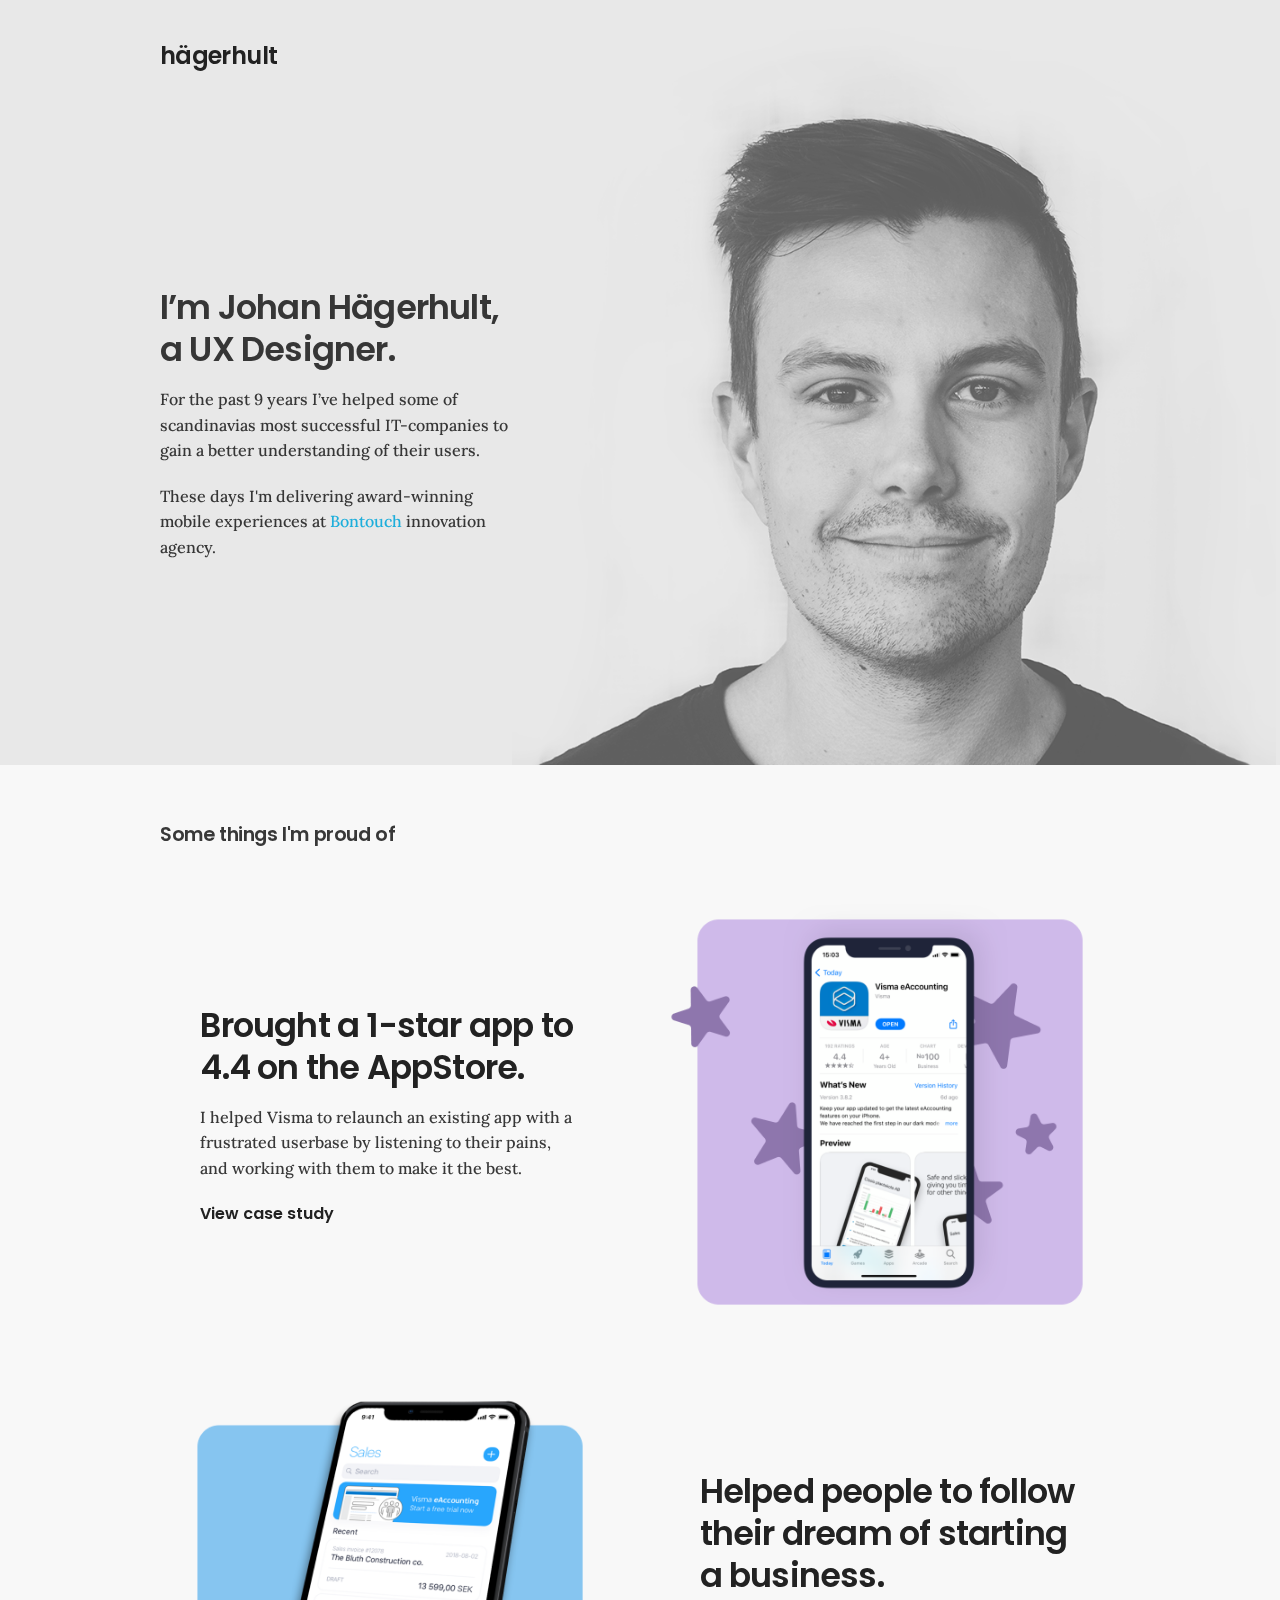
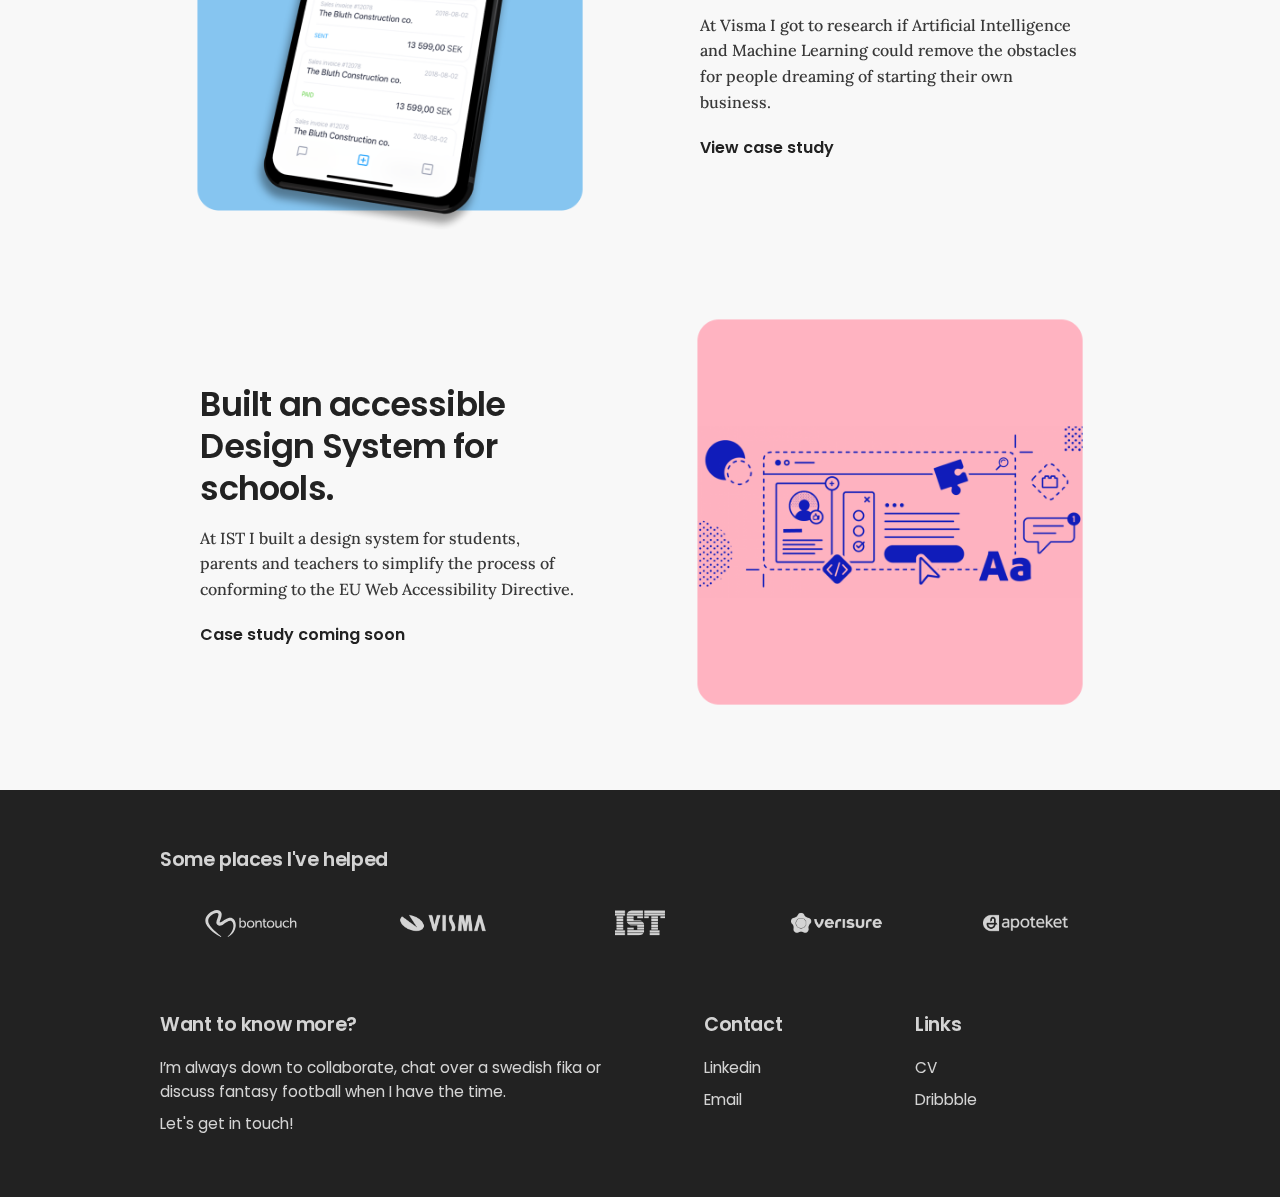
==== index.html @ 8fafd20d "Add files via upload" ====
<!DOCTYPE html>
<html lang="en">
<head>

  <meta charset="utf-8">
  <title>Hagerhult UX</title>
  <meta name="description" content="UX Design portfolio of Johan Hägerhult.">
  <meta name="author" content="Johan Hägerhult">
  <meta name="viewport" content="width=device-width, initial-scale=1">

  <link rel="preconnect" href="https://fonts.googleapis.com">
  <link rel="preconnect" href="https://fonts.gstatic.com" crossorigin>
  <link href="https://fonts.googleapis.com/css2?family=Poppins:wght@300;400;500;600;700;900&display=swap" rel="stylesheet">
  <link href="https://fonts.googleapis.com/css2?family=Lora:wght@400;500;600&display=swap" rel="stylesheet">

  <link rel="stylesheet" href="css/normalize.css">
  <link rel="stylesheet" href="css/skeleton.css">
  <link rel="stylesheet" href="css/hagerhult.css">

  <link rel="icon" type="image/png" href="images/favicon.ico">

</head>
<body>
  <div class="jumbotron">
    <div class="portrait">
    </div>
    <div class="container">
      <header>
        <div class="row">
          <div class="twelve columns">
            <h4><a href="index.html" alt="home">hägerhult</a></h4>
          </div>
        </div>
      </header>
      <div class="row">
          <div class="six columns pitch">
            <div class="flex">
              <h2>I’m Johan Hägerhult, a UX Designer.</h2>
              <p> For the past 9 years I’ve helped some of scandinavias most successful IT-companies to gain a better understanding of their users.</p>
              <p>These days I'm delivering award-winning mobile experiences at <a href="https://www.bontouch.com" alt="open bontouch website">Bontouch</a> innovation agency.</p>
            </div>
          </div>
          <div class="six columns">

          </div>
      </div>
    </div>
  </div>

  <section class="work">
    <div class="container">
      <div class="row">
        <div class="twelve columns">
          <h5>Some things I'm proud of</h5>
        </div>
      </div>
    </div>
  </section>

  <section class="work appstore">
      <div class="container">
        <a href="under_construction.html" alt="view appstore case study">
          <article>
            <div class="row">
              <div class="six columns">
                <div class="flex">
                  <h2>Brought a 1-star app to 4.4 on the AppStore.</h2>
                  <p>I helped Visma to relaunch an existing app with a frustrated userbase by listening to their pains, and working with them to make it the best.</p>
                  <span>View case study</span>
                </div>
              </div>
              <div class="six columns">
                <div class="flex">
                  <img src="images/appstore.png" alt="screenshot from the appstore">
                </div>
              </div>
            </div>
          </article>
        </a>
      </div>
  </section>

  <section class="work startup">
    <div class="container">
      <a href="under_construction.html" alt="view startup case study">
        <article>
          <div class="row">
            <div class="six columns u-pull-right">
              <div class="flex">
                <h2>Helped people to follow their dream of starting a business.</h2>
                <p>At Visma I got to research if Artificial Intelligence and Machine Learning could remove the obstacles for people dreaming of starting their own business.</p>
                <span>View case study</span>
              </div>
            </div>
            <div class="six columns">
              <div class="flex">
                <img src="images/startup.png" alt="accounting app overview screenshot">
              </div>
            </div>
          </div>
        </article>
      </a>
    </div>
  </section>

  <section class="work designsystem">
    <div class="container">
      <a alt="case study coming soon">
        <article>
          <div class="row">
            <div class="six columns">
              <div class="flex">
                <h2>Built an accessible Design System for schools.</h2>
                <p>At IST I built a design system for students, parents and teachers to simplify the process of conforming to the EU Web Accessibility Directive.</p>
                <span>Case study coming soon</span>
              </div>
            </div>
            <div class="six columns">
              <div class="flex">
                <img src="images/designsystem.png" alt="illustration of shapes and fonts">
              </div>
            </div>
          </div>
        </article>
      </a>
    </div>
  </section>

  <section class="experience">
    <div class="container">
      <div class="row">
        <div class="twelve columns">
          <h5>Some places I've helped</h5>
        </div>
      </div>
      <div class="row">
        <div class="five columns">
          <svg id="bontouch" alt="Bontouch Enterprise" viewBox="0 0 150 32" width="34%" height="34%">
            <title>bontouch_logo</title>
            <path d="M26.583 31.48c-0.359-0.48 0.998-1.16 2.594-3.040 0.798-0.96 1.716-2.16 2.475-3.72 0.758-1.52 1.437-3.4 1.517-5.48 0.12-2.52-0.399-4.84-2.115-6.080-2.235-1.6-6.666 1.64-9.5 3.6-0.679 0.48-2.834 2-4.87 1.76-2.235-0.32-3.273-2-3.433-3.36-0.319-3.040 3.512-8.6 2.275-10.76-0.479-0.8-1.916-0.84-3.632-0.36-2.195 0.64-5.189 2.48-6.985 4.92-1.916 2.64-1.038 5.56-0.599 6.68 0.918 2.2 2.435 4.12 3.912 5.76 3.034 3.28 5.987 5.56 7.903 7.24 1.996 1.64 3.273 2.36 2.914 2.84-0.319 0.48-1.477-0.36-3.752-1.64-2.235-1.32-5.468-3.32-8.981-6.56-1.716-1.64-3.513-3.6-4.87-6.4-0.599-1.28-2.315-5.56 0.599-9.84 0.998-1.48 2.235-2.72 3.632-3.8 1.437-1.040 7.384-4.96 11.575-2.32 1.397 0.92 1.876 2.4 2.036 3.040 0.838 3.88-1.716 7.76-2.155 10.12-0.080 0.52 0.239 0.92 0.998 0.48 1.716-0.92 4.151-2.52 5.548-3.32 4.51-2.56 7.584-2.68 10.098-0.040 0.559 0.52 2.674 3.36 2.036 8.28-0.359 2.56-1.277 4.52-2.355 6.28-1.038 1.64-2.235 2.84-3.273 3.72-2.076 1.72-3.353 2.36-3.592 2z"></path>
            <path d="M40.154 9.8c0-0.36 0.2-0.56 0.519-0.56h0.519c0.359 0 0.519 0.16 0.519 0.56v3.36c0 0.4-0.040 0.72-0.040 0.72h0.040c0 0 0.718-1.52 2.714-1.52 2.195 0 3.592 1.76 3.592 4.32 0 2.64-1.597 4.36-3.752 4.36-1.956 0-2.634-1.56-2.634-1.56h-0.040c0 0 0.040 0.2 0.040 0.48v0.4c0 0.28-0.2 0.48-0.559 0.48h-0.399c-0.359 0-0.519-0.16-0.519-0.52v-10.52zM43.986 19.64c1.317 0 2.395-1.080 2.395-2.96 0-1.8-0.958-2.96-2.315-2.96-1.237 0-2.395 0.88-2.395 2.96 0 1.52 0.758 2.96 2.315 2.96z"></path>
            <path d="M53.326 12.36c2.475 0 4.47 1.8 4.47 4.32s-1.996 4.36-4.47 4.36c-2.475 0-4.431-1.84-4.431-4.36s1.956-4.32 4.431-4.32zM53.326 19.64c1.557 0 2.834-1.24 2.834-2.96s-1.277-2.96-2.834-2.96c-1.557 0-2.834 1.24-2.834 2.96s1.277 2.96 2.834 2.96z"></path>
            <path d="M58.834 13.080c0-0.36 0.2-0.52 0.519-0.52h0.439c0.359 0 0.519 0.16 0.519 0.52v0.72c0 0.24-0.040 0.48-0.040 0.48h0.040c0.319-0.72 1.317-1.96 3.153-1.96 1.956 0 2.834 1.080 2.834 3.16v4.76c0 0.36-0.16 0.52-0.519 0.52h-0.519c-0.359 0-0.519-0.2-0.519-0.52v-4.4c0-1.16-0.24-2.080-1.557-2.080-1.597 0-2.754 1.36-2.754 3.040v3.4c0 0.36-0.16 0.52-0.519 0.52h-0.519c-0.359 0-0.519-0.2-0.519-0.52v-7.12h-0.040z"></path>
            <path d="M68.174 13.92h-0.559c-0.359 0-0.519-0.2-0.519-0.52v-0.2c0-0.36 0.2-0.52 0.519-0.52h0.599v-1.88c0-0.36 0.2-0.56 0.519-0.56h0.479c0.359 0 0.519 0.2 0.519 0.56v1.8h1.437c0.359 0 0.519 0.2 0.519 0.52v0.2c0 0.36-0.16 0.52-0.519 0.52h-1.437v3.76c0 1.56 0.958 1.8 1.557 1.88 0.439 0.040 0.559 0.16 0.559 0.56v0.36c0 0.36-0.2 0.52-0.639 0.52-1.636 0-3.073-0.96-3.073-3.040v-3.96h0.040z"></path>
            <path d="M76.636 12.36c2.475 0 4.47 1.8 4.47 4.32s-1.996 4.36-4.47 4.36c-2.475 0-4.431-1.84-4.431-4.36-0.040-2.52 1.956-4.32 4.431-4.32zM76.636 19.64c1.557 0 2.834-1.24 2.834-2.96s-1.277-2.96-2.834-2.96c-1.557 0-2.834 1.24-2.834 2.96-0.040 1.72 1.277 2.96 2.834 2.96z"></path>
            <path d="M82.144 13.080c0-0.36 0.16-0.52 0.519-0.52h0.519c0.359 0 0.519 0.16 0.519 0.52v4.4c0 1.16 0.24 2.080 1.557 2.080 1.716 0 2.674-1.48 2.674-3.12v-3.32c0-0.36 0.2-0.52 0.559-0.52h0.519c0.359 0 0.519 0.16 0.519 0.52v7.2c0 0.36-0.2 0.52-0.519 0.52h-0.439c-0.359 0-0.519-0.2-0.519-0.52v-0.72c0-0.24 0.040-0.48 0.040-0.48h-0.040c-0.359 0.8-1.437 1.96-3.073 1.96-1.876 0-2.794-1-2.794-3.16v-4.84h-0.040z"></path>
            <path d="M95.117 12.36c1.397 0 2.275 0.52 2.714 0.88 0.279 0.16 0.279 0.44 0.080 0.72l-0.16 0.24c-0.2 0.28-0.439 0.32-0.718 0.12-0.359-0.24-0.998-0.64-1.836-0.64-1.676 0-2.874 1.24-2.874 2.96 0 1.68 1.197 2.96 2.914 2.96 0.998 0 1.716-0.44 2.115-0.76 0.279-0.2 0.559-0.16 0.718 0.16l0.12 0.24c0.16 0.28 0.12 0.52-0.16 0.72-0.439 0.36-1.437 1-2.954 1-2.594 0-4.391-1.84-4.391-4.32 0.040-2.4 1.876-4.28 4.431-4.28z"></path>
            <path d="M99.308 9.8c0-0.36 0.2-0.56 0.519-0.56h0.519c0.359 0 0.519 0.2 0.519 0.56v3.76c0 0.4-0.040 0.68-0.040 0.68h0.040c0.359-0.8 1.437-1.88 3.073-1.88 1.956 0 2.834 1.080 2.834 3.16v4.76c0 0.36-0.2 0.52-0.519 0.52h-0.519c-0.359 0-0.519-0.2-0.519-0.52v-4.4c0-1.16-0.24-2.080-1.557-2.080-1.597 0-2.754 1.32-2.754 3.080v3.4c0 0.36-0.2 0.52-0.519 0.52h-0.519c-0.359 0-0.519-0.2-0.519-0.52v-10.48h-0.040z"></path>
          </svg>
          <img class="visma" alt="Visma Spcs" src="images/visma_wht.png">
        </div>
        <div class="two columns">
          <img class="ist" alt="IST Group" src="images/ist_wht.png">
        </div>
        <div class="five columns">
          <img class="verisure" alt="Verisure Innovation" src="images/verisure_wht.png">
          <img class="apoteket" alt="Apoteket" src="images/apoteket_wht.png">
        </div>
      </div>
    </div>
  </section>

  <section class="contact">
    <div class="container">
      <div class="row">
        <div class="six columns">
          <ul>
            <li><h5>Want to know more?</h5></li>
            <li>I’m always down to collaborate, chat over a swedish fika or discuss fantasy football when I have the time.</li>
            <li>Let's get in touch!</li>
          </ul>
        </div>
        <div class="two columns offset-by-one">
          <ul>
            <li><h5>Contact</h5></li>
            <a href="https://www.linkedin.com/in/hagerhult" alt="contact me on linkedin"><li>Linkedin</li></a>
            <a href="mailto:johan.hagerhult@gmail.com" alt="send me an email"><li>Email</li></a>
          </ul>
        </div>
        <div class="two columns offset-by-one">
          <ul>
            <li><h5>Links</h5></li>
            <a target="_blank" rel="noopener noreferrer" href="Hagerhult_CV.pdf" alt="Read my CV, will open in a new tab."><li>CV<li></a>
            <a href="https://dribbble.com/snorunge" alt="check out my dribble"><li>Dribbble</li></a>
          </ul>
        </div>
      </div>
    </div>
  </section>

</body>
</html>
---- css/skeleton.css ----
/*
* Skeleton V2.0.4
* Copyright 2014, Dave Gamache
* www.getskeleton.com
* Free to use under the MIT license.
* http://www.opensource.org/licenses/mit-license.php
* 12/29/2014
*/


/* Table of contents
––––––––––––––––––––––––––––––––––––––––––––––––––
- Grid
- Base Styles
- Typography
- Links
- Buttons
- Forms
- Lists
- Code
- Tables
- Spacing
- Utilities
- Clearing
- Media Queries
*/


/* Grid
–––––––––––––––––––––––––––––––––––––––––––––––––– */
.container {
  position: relative;
  width: 100%;
  max-width: 960px;
  margin: 0 auto;
  padding: 0 20px;
  box-sizing: border-box; }
.column,
.columns {
  width: 100%;
  float: left;
  box-sizing: border-box; }

/* For devices larger than 400px */
@media (min-width: 400px) {
  .container {
    width: 85%;
    padding: 0; }
}

/* For devices larger than 550px */
@media (min-width: 550px) {
  .container {
    width: 80%; }
  .column,
  .columns {
    margin-left: 4%; }
  .column:first-child,
  .columns:first-child {
    margin-left: 0; }

  .one.column,
  .one.columns                    { width: 4.66666666667%; }
  .two.columns                    { width: 13.3333333333%; }
  .three.columns                  { width: 22%;            }
  .four.columns                   { width: 30.6666666667%; }
  .five.columns                   { width: 39.3333333333%; }
  .six.columns                    { width: 48%;            }
  .seven.columns                  { width: 56.6666666667%; }
  .eight.columns                  { width: 65.3333333333%; }
  .nine.columns                   { width: 74.0%;          }
  .ten.columns                    { width: 82.6666666667%; }
  .eleven.columns                 { width: 91.3333333333%; }
  .twelve.columns                 { width: 100%; margin-left: 0; }

  .one-third.column               { width: 30.6666666667%; }
  .two-thirds.column              { width: 65.3333333333%; }

  .one-half.column                { width: 48%; }

  /* Offsets */
  .offset-by-one.column,
  .offset-by-one.columns          { margin-left: 8.66666666667%; }
  .offset-by-two.column,
  .offset-by-two.columns          { margin-left: 17.3333333333%; }
  .offset-by-three.column,
  .offset-by-three.columns        { margin-left: 26%;            }
  .offset-by-four.column,
  .offset-by-four.columns         { margin-left: 34.6666666667%; }
  .offset-by-five.column,
  .offset-by-five.columns         { margin-left: 43.3333333333%; }
  .offset-by-six.column,
  .offset-by-six.columns          { margin-left: 52%;            }
  .offset-by-seven.column,
  .offset-by-seven.columns        { margin-left: 60.6666666667%; }
  .offset-by-eight.column,
  .offset-by-eight.columns        { margin-left: 69.3333333333%; }
  .offset-by-nine.column,
  .offset-by-nine.columns         { margin-left: 78.0%;          }
  .offset-by-ten.column,
  .offset-by-ten.columns          { margin-left: 86.6666666667%; }
  .offset-by-eleven.column,
  .offset-by-eleven.columns       { margin-left: 95.3333333333%; }

  .offset-by-one-third.column,
  .offset-by-one-third.columns    { margin-left: 34.6666666667%; }
  .offset-by-two-thirds.column,
  .offset-by-two-thirds.columns   { margin-left: 69.3333333333%; }

  .offset-by-one-half.column,
  .offset-by-one-half.columns     { margin-left: 52%; }

}


/* Base Styles
–––––––––––––––––––––––––––––––––––––––––––––––––– */
/* NOTE
html is set to 62.5% so that all the REM measurements throughout Skeleton
are based on 10px sizing. So basically 1.5rem = 15px :) */
html {
  font-size: 50%; }
body {
  font-size: 2em; /* currently ems cause chrome bug misinterpreting rems on body element */
  line-height: 1.6;
  font-weight: 400;
  font-family: 'Poppins', sans-serif;
  color: #222; }


/* Typography
–––––––––––––––––––––––––––––––––––––––––––––––––– */
h1, h2, h3, h4, h5, h6 {
  margin-top: 0;
  margin-bottom: 2rem;
  font-weight: 600; }
h1 { font-size: 4.0rem; line-height: 1.2;  letter-spacing: -.1rem;}
h2 { font-size: 3.6rem; line-height: 1.25; letter-spacing: -.1rem; }
h3 { font-size: 3.0rem; line-height: 1.3;  letter-spacing: -.1rem; }
h4 { font-size: 2.4rem; line-height: 1.35; letter-spacing: -.08rem; }
h5 { font-size: 1.8rem; line-height: 1.5;  letter-spacing: -.05rem; }
h6 { font-size: 1.5rem; line-height: 1.6;  letter-spacing: 0; }

/* Larger than phablet */
@media (min-width: 550px) {
  h1 { font-size: 5.0rem; }
  h2 { font-size: 4.2rem; }
  h3 { font-size: 3.6rem; }
  h4 { font-size: 3.0rem; }
  h5 { font-size: 2.4rem; }
  h6 { font-size: 1.5rem; }
}

p {
  margin-top: 0; }


/* Links
–––––––––––––––––––––––––––––––––––––––––––––––––– */
a {
  color: #1EAEDB; }
a:hover {
  color: #0FA0CE; }


/* Buttons
–––––––––––––––––––––––––––––––––––––––––––––––––– */
.button,
button,
input[type="submit"],
input[type="reset"],
input[type="button"] {
  display: inline-block;
  height: 38px;
  padding: 0 30px;
  color: #555;
  text-align: center;
  font-size: 11px;
  font-weight: 600;
  line-height: 38px;
  letter-spacing: .1rem;
  text-transform: uppercase;
  text-decoration: none;
  white-space: nowrap;
  background-color: transparent;
  border-radius: 4px;
  border: 1px solid #bbb;
  cursor: pointer;
  box-sizing: border-box; }
.button:hover,
button:hover,
input[type="submit"]:hover,
input[type="reset"]:hover,
input[type="button"]:hover,
.button:focus,
button:focus,
input[type="submit"]:focus,
input[type="reset"]:focus,
input[type="button"]:focus {
  color: #333;
  border-color: #888;
  outline: 0; }
.button.button-primary,
button.button-primary,
input[type="submit"].button-primary,
input[type="reset"].button-primary,
input[type="button"].button-primary {
  color: #FFF;
  background-color: #33C3F0;
  border-color: #33C3F0; }
.button.button-primary:hover,
button.button-primary:hover,
input[type="submit"].button-primary:hover,
input[type="reset"].button-primary:hover,
input[type="button"].button-primary:hover,
.button.button-primary:focus,
button.button-primary:focus,
input[type="submit"].button-primary:focus,
input[type="reset"].button-primary:focus,
input[type="button"].button-primary:focus {
  color: #FFF;
  background-color: #1EAEDB;
  border-color: #1EAEDB; }


/* Forms
–––––––––––––––––––––––––––––––––––––––––––––––––– */
input[type="email"],
input[type="number"],
input[type="search"],
input[type="text"],
input[type="tel"],
input[type="url"],
input[type="password"],
textarea,
select {
  height: 38px;
  padding: 6px 10px; /* The 6px vertically centers text on FF, ignored by Webkit */
  background-color: #fff;
  border: 1px solid #D1D1D1;
  border-radius: 4px;
  box-shadow: none;
  box-sizing: border-box; }
/* Removes awkward default styles on some inputs for iOS */
input[type="email"],
input[type="number"],
input[type="search"],
input[type="text"],
input[type="tel"],
input[type="url"],
input[type="password"],
textarea {
  -webkit-appearance: none;
     -moz-appearance: none;
          appearance: none; }
textarea {
  min-height: 65px;
  padding-top: 6px;
  padding-bottom: 6px; }
input[type="email"]:focus,
input[type="number"]:focus,
input[type="search"]:focus,
input[type="text"]:focus,
input[type="tel"]:focus,
input[type="url"]:focus,
input[type="password"]:focus,
textarea:focus,
select:focus {
  border: 1px solid #33C3F0;
  outline: 0; }
label,
legend {
  display: block;
  margin-bottom: .5rem;
  font-weight: 600; }
fieldset {
  padding: 0;
  border-width: 0; }
input[type="checkbox"],
input[type="radio"] {
  display: inline; }
label > .label-body {
  display: inline-block;
  margin-left: .5rem;
  font-weight: normal; }


/* Lists
–––––––––––––––––––––––––––––––––––––––––––––––––– */
ul {
  list-style: circle inside; }
ol {
  list-style: decimal inside; }
ol, ul {
  padding-left: 0;
  margin-top: 0; }
ul ul,
ul ol,
ol ol,
ol ul {
  margin: 1.5rem 0 1.5rem 3rem;
  font-size: 90%; }
li {
  margin-bottom: 1rem; }


/* Code
–––––––––––––––––––––––––––––––––––––––––––––––––– */
code {
  padding: .2rem .5rem;
  margin: 0 .2rem;
  font-size: 90%;
  white-space: nowrap;
  background: #F1F1F1;
  border: 1px solid #E1E1E1;
  border-radius: 4px; }
pre > code {
  display: block;
  padding: 1rem 1.5rem;
  white-space: pre; }


/* Tables
–––––––––––––––––––––––––––––––––––––––––––––––––– */
th,
td {
  padding: 12px 15px;
  text-align: left;
  border-bottom: 1px solid #E1E1E1; }
th:first-child,
td:first-child {
  padding-left: 0; }
th:last-child,
td:last-child {
  padding-right: 0; }


/* Spacing
–––––––––––––––––––––––––––––––––––––––––––––––––– */
button,
.button {
  margin-bottom: 1rem; }
input,
textarea,
select,
fieldset {
  margin-bottom: 1.5rem; }
pre,
blockquote,
dl,
figure,
table,
p,
ul,
ol,
form {
  margin-bottom: 2.5rem; }


/* Utilities
–––––––––––––––––––––––––––––––––––––––––––––––––– */
.u-full-width {
  width: 100%;
  box-sizing: border-box; }
.u-max-full-width {
  max-width: 100%;
  box-sizing: border-box; }
.u-pull-right {
  float: right; }
.u-pull-left {
  float: left; }


/* Misc
–––––––––––––––––––––––––––––––––––––––––––––––––– */
hr {
  margin-top: 3rem;
  margin-bottom: 3.5rem;
  border-width: 0;
  border-top: 1px solid #E1E1E1; }


/* Clearing
–––––––––––––––––––––––––––––––––––––––––––––––––– */

/* Self Clearing Goodness */
.container:after,
.row:after,
.u-cf {
  content: "";
  display: table;
  clear: both; }


/* Media Queries
–––––––––––––––––––––––––––––––––––––––––––––––––– */
/*
Note: The best way to structure the use of media queries is to create the queries
near the relevant code. For example, if you wanted to change the styles for buttons
on small devices, paste the mobile query code up in the buttons section and style it
there.
*/


/* Larger than mobile */
@media (min-width: 400px) {}

/* Larger than phablet (also point when grid becomes active) */
@media (min-width: 550px) {}

/* Larger than tablet */
@media (min-width: 750px) {}

/* Larger than desktop */
@media (min-width: 1000px) {}

/* Larger than Desktop HD */
@media (min-width: 1200px) {}
---- css/hagerhult.css ----
body {
  --white: rgb(232, 232, 232);
  --light_white: rgba(232, 232, 232, 0.9);
  --black: rgb(34, 34, 34);
  --light_black: rgba(34, 34, 34, 0.9);

  --appstore: rgb(207, 186, 234);
  --light_appstore: rgba(207, 186, 234, 0.5);
  --startup: rgb(134, 197, 240);
  --light_startup: rgba(134, 197, 240, 0.3);
  --designsystem: #ffb3c1;

  background: var(--white);
  -webkit-font-smoothing: antialiased;
}

* {
  box-sizing: border-box;
}

img {
  max-width: 100%;
}

a {
  cursor: pointer;
}

.jumbotron {
  top: 0;
  left: 0;
  height: 85vh;
  min-height: 700px;
  background: var(--white);
  overflow: hidden;
  max-width: 100%;
}

.jumbotron2 {
  top: 0;
  left: 0;
  height: 85vh;
  min-height: 700px;
  background: #f8f8f8;
  overflow: hidden;
  max-width: 100%;
}

.under_construction .row {
  height: 70vh;
  min-height: 500px;
  display: flex;
}

.under_construction .columns {
  display: flex;
  height: 70vh;
  min-height: 500px;
}

.under_construction img {
  display: none;
}

.under_construction p a {
  text-decoration: none;
}

.under_construction p a:hover {
  text-decoration: underline;
}

.under_construction span a {
  color: var(--black);
  text-decoration: none;
}

.under_construction span a:hover {
  border-bottom: 2px solid #F3D19C;
  text-decoration: none;
}

.portrait {
  background-image: url("me.png");
  background-size: auto 100%;
  height: 85vh;
  min-height: 700px;
  width: 370px;
  background-position: top left;
  background-repeat: no-repeat;
  mix-blend-mode: multiply;
  position: absolute;
  top: 0;
  right: 0;
  opacity: 0.65;
  overflow: hidden;
}

header {
  padding-top: 40px;
  padding-bottom: 24px;
}

header h4 {
  margin-bottom: 0;
}

header a {
  text-decoration: none;
  color: var(--black);
  transition: color 500ms ease-in-out;
}

header a:hover {
  text-decoration: none;
  color: #00a3ff;
}

.pitch {
  display: flex;
  height: 75vh;
  min-height: 500px;
  color: var(--light_black);
  max-width: 280px;
}

.pitch a {
  text-decoration: none;
}

.pitch a:hover {
  text-decoration: underline;
}

.contact a {
  color: var(--light_white);
  text-decoration: none;
}

.contact a:hover {
  text-decoration: underline;
  color: var(--white);
}

p {
  font-family: 'Lora';
  font-weight: 500;
}

.flex {
  margin: auto;
}

.experience {
  background: var(--black);
}

.experience h5 {
  color: var(--light_white);
}


article .columns {
  display: flex;
  height: 400px;
}

article h2, article p {
  max-width: 380px;
}

article img {
  margin-top: -100px;
  max-height: 450px;
}

.work span, .under_construction span {
  font-weight: 600;
  color: var(--black);
}

.work article:hover {
  cursor: pointer;
}

.appstore article:hover h2 {
  text-decoration: underline;
  text-decoration-color: var(--appstore);
}

.appstore article:hover span {
  border-bottom: 2px solid var(--appstore);
}

.designsystem article:hover h2 {
  text-decoration: underline;
  text-decoration-color: var(--designsystem);
}

.designsystem article:hover span {
  border-bottom: 2px solid var(--designsystem);
}

.startup article:hover h2 {
  text-decoration: underline;
  text-decoration-color: var(--startup);
}

.startup article:hover span {
    border-bottom: 2px solid var(--startup);
}

.work {
  background: #f8f8f8;
}

.work h2 {
  color: var(--black);
  margin-bottom: 16px;
}

.work h5 {
  color: var(--light_black);
}

.work p {
  color: var(--light_black);
}

.designsystem {
  padding-bottom: 24px;
}

.startup .columns {
  margin-left: 0;
  margin-right: 0;
}

.startup .u-pull-right {
  margin-left: 4%;
}

.verisure {
  max-width: 34%;
  margin-left: 8%;
  float: left;
  opacity: 0.9;
}

.visma, .apoteket {
  max-width: 34%;
  float: right;
  margin-right: 8%;
  opacity: 0.9;
}

.ist {
  max-width: 34%;
  display: block;
  margin: auto;
  opacity: 0.9;
}

#bontouch {
  fill: var(--light_white);
  padding-top: 5%;
  padding-bottom: 4%;
  margin-left: 12%;
  float: left;
}

ul {
  list-style: none;
}

.contact {
  background: var(--black);
  color: var(--light_white);
  font-size: 1.9rem;
  padding-bottom: 40px;
}

.work h5 {
  margin-top: 56px;
}

.experience, .contact {
  padding-top: 56px;
}

/* Old devices */
@media (max-width: 399px) {

  .portrait {
    width: 105%;
    margin-left: -5%;
  }

}

/* Larger than mobile */
@media (min-width: 400px) {

}

/* Larger than phablet (also point when grid becomes active) */
@media (min-width: 550px) {

  .pitch {
      max-width: 360px;
  }

  article .columns {
    display: flex;
    min-height: 500px;
    height: 40vh;
  }

  article img {
    margin-top: 0px;
  }

  .ist {
    max-width: 100%;
  }

  .under_construction img {
    display: block;
  }

}

/* Larger than tablet */
@media (min-width: 750px) {

  .portrait {
    width: 60%;
    margin-left: 40%;
    max-width: 100%;
  }

}

/* Larger than desktop */
@media (min-width: 1000px) {

}

/* Larger than Desktop HD */
@media (min-width: 1200px) {}
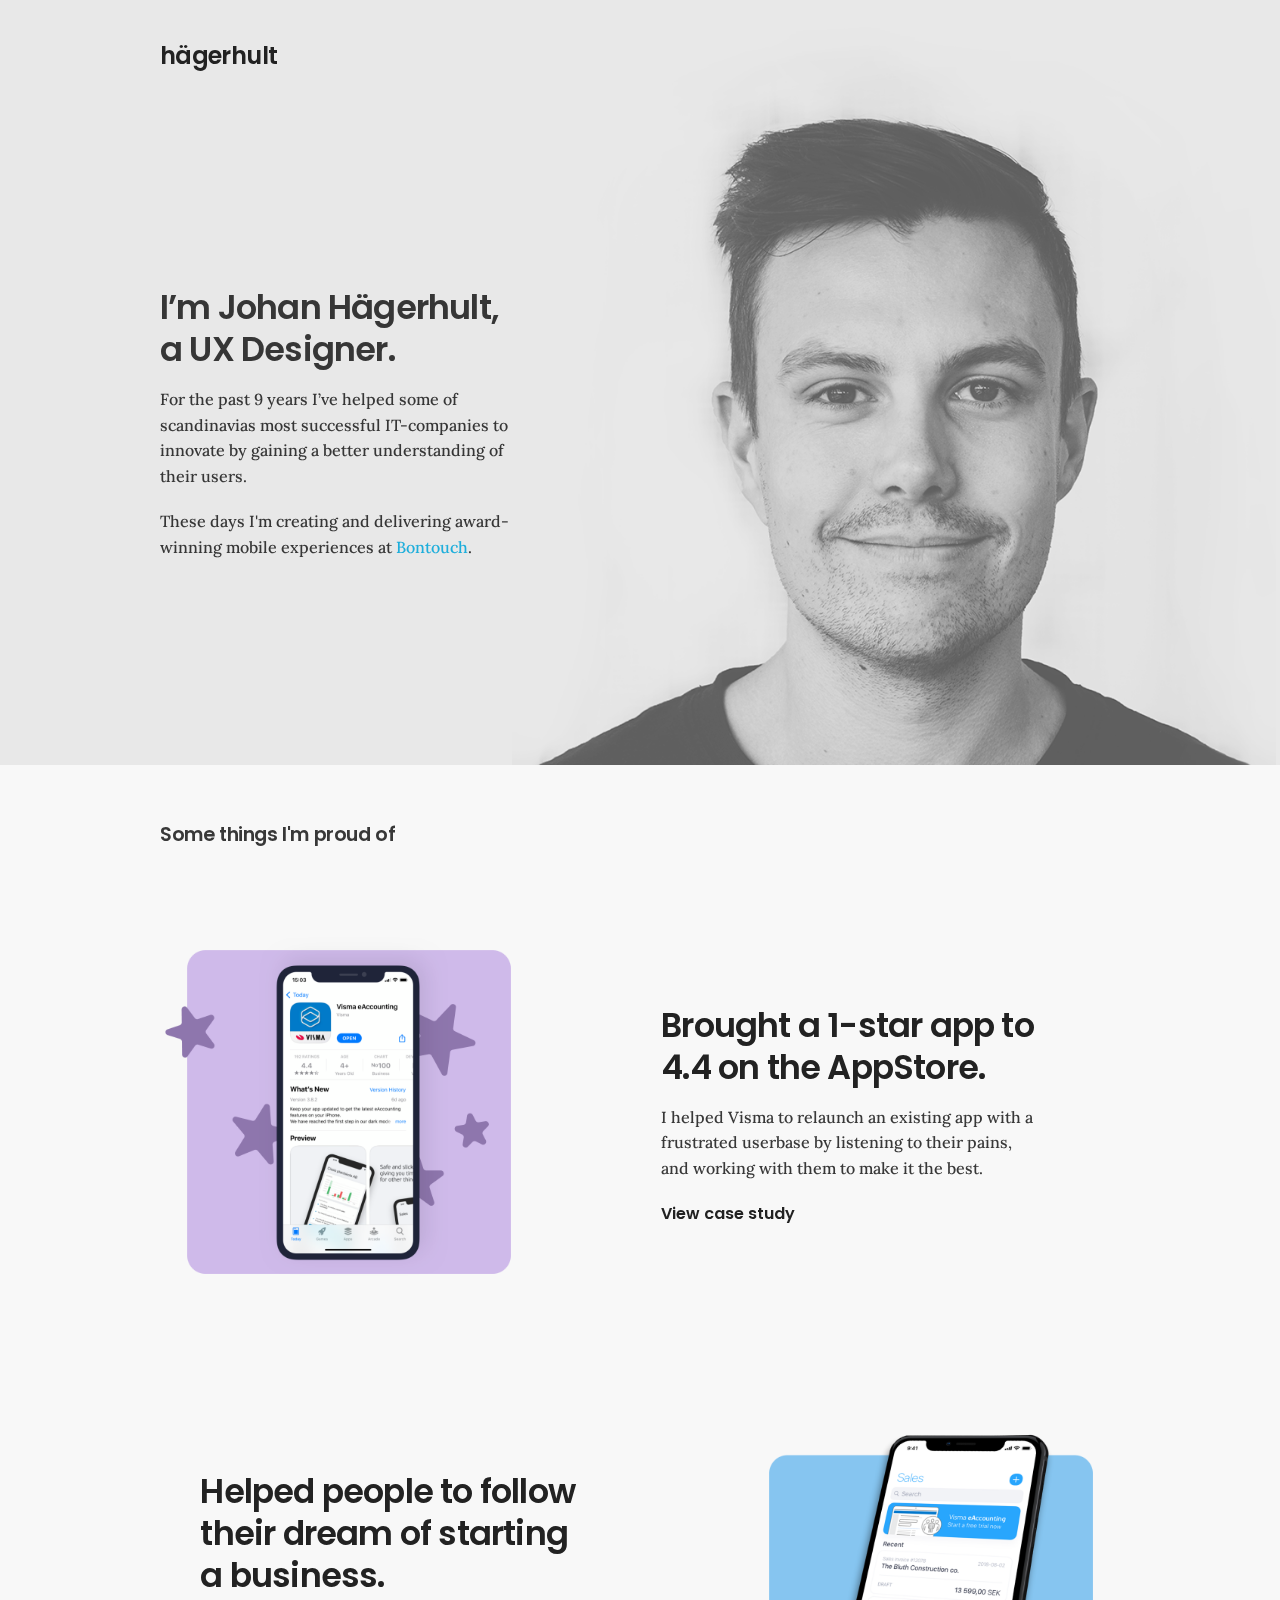
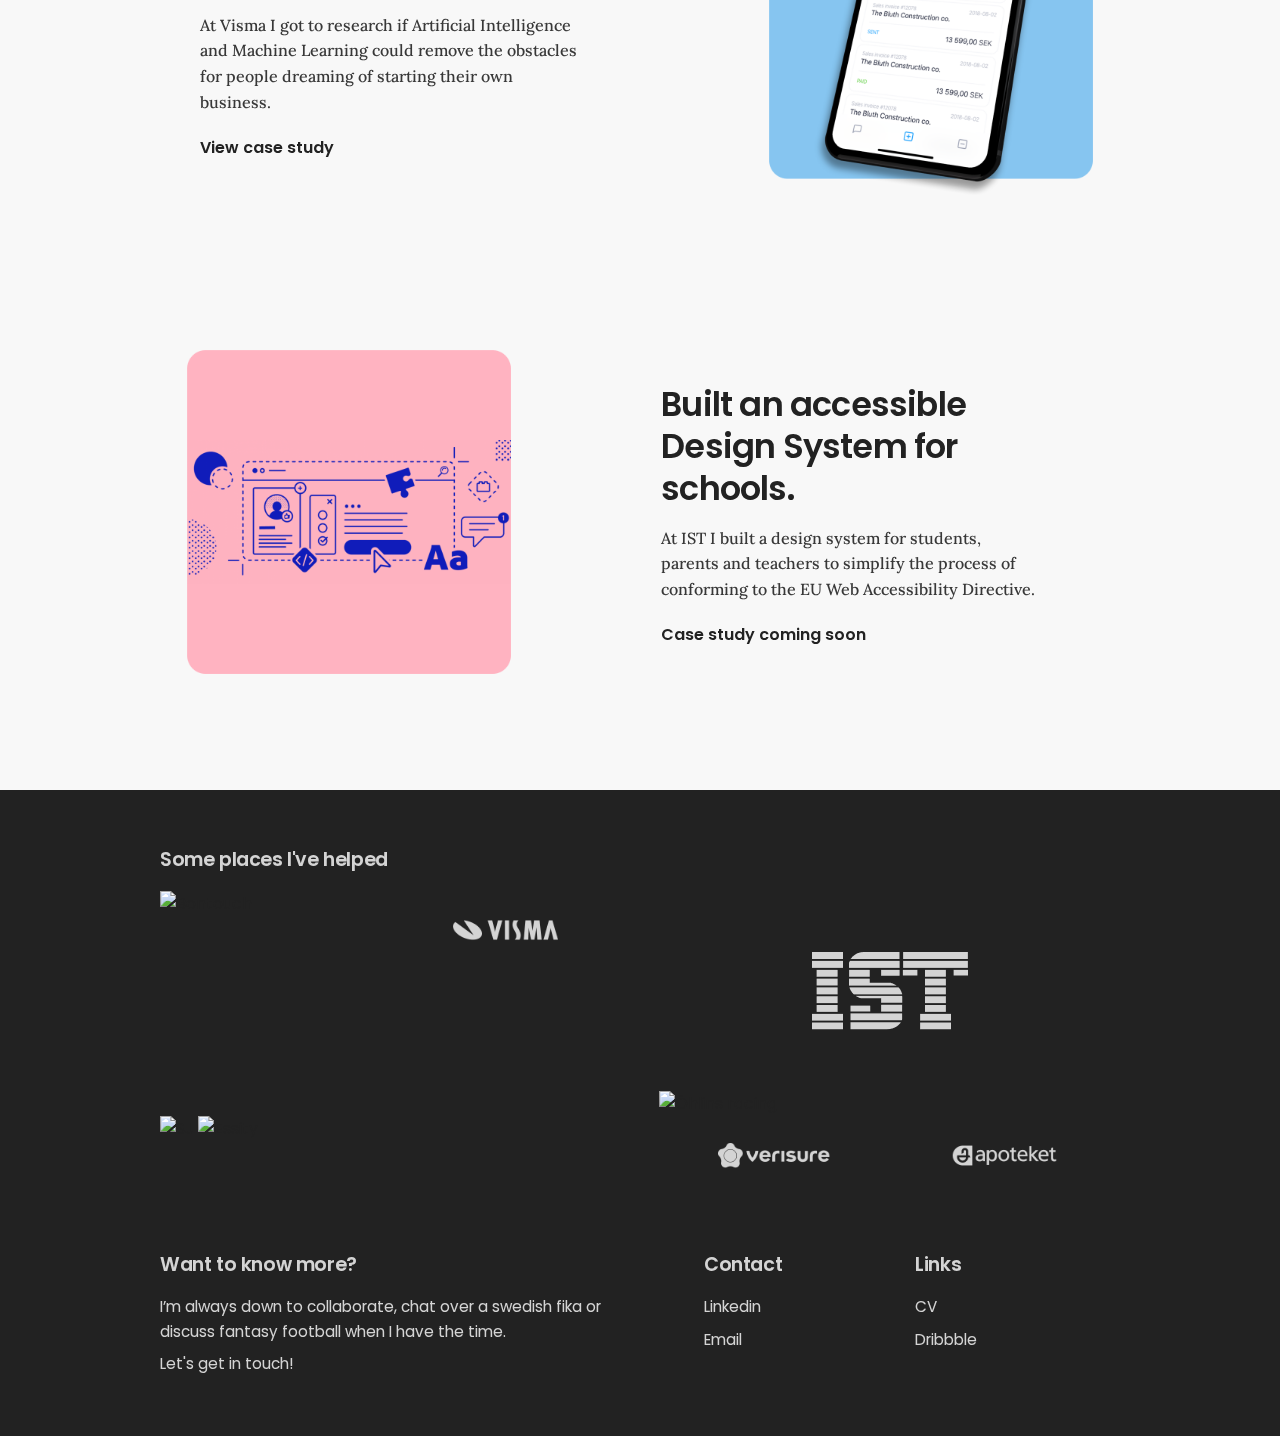
==== commit f27db74e: "Add files via upload" ====
--- a/index.html
+++ b/index.html
@@ -6,7 +6,7 @@
   <title>Hagerhult UX</title>
   <meta name="description" content="UX Design portfolio of Johan Hägerhult.">
   <meta name="author" content="Johan Hägerhult">
-  <meta name="viewport" content="width=device-width, initial-scale=1">
+  <meta name="viewport" content="width=device-width, initial-scale=1.0, viewport-fit=cover"> 
 
   <link rel="preconnect" href="https://fonts.googleapis.com">
   <link rel="preconnect" href="https://fonts.gstatic.com" crossorigin>
@@ -36,8 +36,8 @@
           <div class="six columns pitch">
             <div class="flex">
               <h2>I’m Johan Hägerhult, a UX Designer.</h2>
-              <p> For the past 9 years I’ve helped some of scandinavias most successful IT-companies to gain a better understanding of their users.</p>
-              <p>These days I'm delivering award-winning mobile experiences at <a href="https://www.bontouch.com" alt="open bontouch website">Bontouch</a> innovation agency.</p>
+              <p> For the past 9 years I’ve helped some of scandinavias most successful IT-companies to innovate by gaining a better understanding of their users.</p>
+              <p>These days I'm creating and delivering award-winning mobile experiences at <a href="https://www.bontouch.com" alt="open bontouch website">Bontouch</a>.</p>
             </div>
           </div>
           <div class="six columns">
@@ -62,18 +62,22 @@
         <a href="under_construction.html" alt="view appstore case study">
           <article>
             <div class="row">
-              <div class="six columns">
+             
+              <div class="five columns">
+                <div class="flex">
+                  <img src="images/appstore.png" alt="screenshot from the appstore">
+                </div>
+              </div>
+
+
+               <div class="six columns offset-by-one">
                 <div class="flex">
                   <h2>Brought a 1-star app to 4.4 on the AppStore.</h2>
                   <p>I helped Visma to relaunch an existing app with a frustrated userbase by listening to their pains, and working with them to make it the best.</p>
                   <span>View case study</span>
                 </div>
               </div>
-              <div class="six columns">
-                <div class="flex">
-                  <img src="images/appstore.png" alt="screenshot from the appstore">
-                </div>
-              </div>
+
             </div>
           </article>
         </a>
@@ -82,21 +86,24 @@
 
   <section class="work startup">
     <div class="container">
-      <a href="under_construction.html" alt="view startup case study">
+      <a href="nda.html" alt="view startup case study">
         <article>
           <div class="row">
-            <div class="six columns u-pull-right">
+         
+            <div class="five columns u-pull-right offset-by-one">
+              <div class="flex">
+                <img src="images/startup.png" alt="accounting app overview screenshot">
+              </div>
+            </div>
+
+               <div class="six columns">
               <div class="flex">
                 <h2>Helped people to follow their dream of starting a business.</h2>
                 <p>At Visma I got to research if Artificial Intelligence and Machine Learning could remove the obstacles for people dreaming of starting their own business.</p>
                 <span>View case study</span>
               </div>
             </div>
-            <div class="six columns">
-              <div class="flex">
-                <img src="images/startup.png" alt="accounting app overview screenshot">
-              </div>
-            </div>
+
           </div>
         </article>
       </a>
@@ -105,21 +112,24 @@
 
   <section class="work designsystem">
     <div class="container">
-      <a alt="case study coming soon">
+      <a href="null" alt="view design system case study">
         <article>
           <div class="row">
-            <div class="six columns">
+            
+            <div class="five columns">
+              <div class="flex">
+                <img src="images/designsystem.png" alt="illustration of shapes and fonts">
+              </div>
+            </div>
+
+            <div class="six columns offset-by-one">
               <div class="flex">
                 <h2>Built an accessible Design System for schools.</h2>
                 <p>At IST I built a design system for students, parents and teachers to simplify the process of conforming to the EU Web Accessibility Directive.</p>
                 <span>Case study coming soon</span>
               </div>
             </div>
-            <div class="six columns">
-              <div class="flex">
-                <img src="images/designsystem.png" alt="illustration of shapes and fonts">
-              </div>
-            </div>
+
           </div>
         </article>
       </a>
@@ -134,25 +144,23 @@
         </div>
       </div>
       <div class="row">
-        <div class="five columns">
-          <svg id="bontouch" alt="Bontouch Enterprise" viewBox="0 0 150 32" width="34%" height="34%">
-            <title>bontouch_logo</title>
-            <path d="M26.583 31.48c-0.359-0.48 0.998-1.16 2.594-3.040 0.798-0.96 1.716-2.16 2.475-3.72 0.758-1.52 1.437-3.4 1.517-5.48 0.12-2.52-0.399-4.84-2.115-6.080-2.235-1.6-6.666 1.64-9.5 3.6-0.679 0.48-2.834 2-4.87 1.76-2.235-0.32-3.273-2-3.433-3.36-0.319-3.040 3.512-8.6 2.275-10.76-0.479-0.8-1.916-0.84-3.632-0.36-2.195 0.64-5.189 2.48-6.985 4.92-1.916 2.64-1.038 5.56-0.599 6.68 0.918 2.2 2.435 4.12 3.912 5.76 3.034 3.28 5.987 5.56 7.903 7.24 1.996 1.64 3.273 2.36 2.914 2.84-0.319 0.48-1.477-0.36-3.752-1.64-2.235-1.32-5.468-3.32-8.981-6.56-1.716-1.64-3.513-3.6-4.87-6.4-0.599-1.28-2.315-5.56 0.599-9.84 0.998-1.48 2.235-2.72 3.632-3.8 1.437-1.040 7.384-4.96 11.575-2.32 1.397 0.92 1.876 2.4 2.036 3.040 0.838 3.88-1.716 7.76-2.155 10.12-0.080 0.52 0.239 0.92 0.998 0.48 1.716-0.92 4.151-2.52 5.548-3.32 4.51-2.56 7.584-2.68 10.098-0.040 0.559 0.52 2.674 3.36 2.036 8.28-0.359 2.56-1.277 4.52-2.355 6.28-1.038 1.64-2.235 2.84-3.273 3.72-2.076 1.72-3.353 2.36-3.592 2z"></path>
-            <path d="M40.154 9.8c0-0.36 0.2-0.56 0.519-0.56h0.519c0.359 0 0.519 0.16 0.519 0.56v3.36c0 0.4-0.040 0.72-0.040 0.72h0.040c0 0 0.718-1.52 2.714-1.52 2.195 0 3.592 1.76 3.592 4.32 0 2.64-1.597 4.36-3.752 4.36-1.956 0-2.634-1.56-2.634-1.56h-0.040c0 0 0.040 0.2 0.040 0.48v0.4c0 0.28-0.2 0.48-0.559 0.48h-0.399c-0.359 0-0.519-0.16-0.519-0.52v-10.52zM43.986 19.64c1.317 0 2.395-1.080 2.395-2.96 0-1.8-0.958-2.96-2.315-2.96-1.237 0-2.395 0.88-2.395 2.96 0 1.52 0.758 2.96 2.315 2.96z"></path>
-            <path d="M53.326 12.36c2.475 0 4.47 1.8 4.47 4.32s-1.996 4.36-4.47 4.36c-2.475 0-4.431-1.84-4.431-4.36s1.956-4.32 4.431-4.32zM53.326 19.64c1.557 0 2.834-1.24 2.834-2.96s-1.277-2.96-2.834-2.96c-1.557 0-2.834 1.24-2.834 2.96s1.277 2.96 2.834 2.96z"></path>
-            <path d="M58.834 13.080c0-0.36 0.2-0.52 0.519-0.52h0.439c0.359 0 0.519 0.16 0.519 0.52v0.72c0 0.24-0.040 0.48-0.040 0.48h0.040c0.319-0.72 1.317-1.96 3.153-1.96 1.956 0 2.834 1.080 2.834 3.16v4.76c0 0.36-0.16 0.52-0.519 0.52h-0.519c-0.359 0-0.519-0.2-0.519-0.52v-4.4c0-1.16-0.24-2.080-1.557-2.080-1.597 0-2.754 1.36-2.754 3.040v3.4c0 0.36-0.16 0.52-0.519 0.52h-0.519c-0.359 0-0.519-0.2-0.519-0.52v-7.12h-0.040z"></path>
-            <path d="M68.174 13.92h-0.559c-0.359 0-0.519-0.2-0.519-0.52v-0.2c0-0.36 0.2-0.52 0.519-0.52h0.599v-1.88c0-0.36 0.2-0.56 0.519-0.56h0.479c0.359 0 0.519 0.2 0.519 0.56v1.8h1.437c0.359 0 0.519 0.2 0.519 0.52v0.2c0 0.36-0.16 0.52-0.519 0.52h-1.437v3.76c0 1.56 0.958 1.8 1.557 1.88 0.439 0.040 0.559 0.16 0.559 0.56v0.36c0 0.36-0.2 0.52-0.639 0.52-1.636 0-3.073-0.96-3.073-3.040v-3.96h0.040z"></path>
-            <path d="M76.636 12.36c2.475 0 4.47 1.8 4.47 4.32s-1.996 4.36-4.47 4.36c-2.475 0-4.431-1.84-4.431-4.36-0.040-2.52 1.956-4.32 4.431-4.32zM76.636 19.64c1.557 0 2.834-1.24 2.834-2.96s-1.277-2.96-2.834-2.96c-1.557 0-2.834 1.24-2.834 2.96-0.040 1.72 1.277 2.96 2.834 2.96z"></path>
-            <path d="M82.144 13.080c0-0.36 0.16-0.52 0.519-0.52h0.519c0.359 0 0.519 0.16 0.519 0.52v4.4c0 1.16 0.24 2.080 1.557 2.080 1.716 0 2.674-1.48 2.674-3.12v-3.32c0-0.36 0.2-0.52 0.559-0.52h0.519c0.359 0 0.519 0.16 0.519 0.52v7.2c0 0.36-0.2 0.52-0.519 0.52h-0.439c-0.359 0-0.519-0.2-0.519-0.52v-0.72c0-0.24 0.040-0.48 0.040-0.48h-0.040c-0.359 0.8-1.437 1.96-3.073 1.96-1.876 0-2.794-1-2.794-3.16v-4.84h-0.040z"></path>
-            <path d="M95.117 12.36c1.397 0 2.275 0.52 2.714 0.88 0.279 0.16 0.279 0.44 0.080 0.72l-0.16 0.24c-0.2 0.28-0.439 0.32-0.718 0.12-0.359-0.24-0.998-0.64-1.836-0.64-1.676 0-2.874 1.24-2.874 2.96 0 1.68 1.197 2.96 2.914 2.96 0.998 0 1.716-0.44 2.115-0.76 0.279-0.2 0.559-0.16 0.718 0.16l0.12 0.24c0.16 0.28 0.12 0.52-0.16 0.72-0.439 0.36-1.437 1-2.954 1-2.594 0-4.391-1.84-4.391-4.32 0.040-2.4 1.876-4.28 4.431-4.28z"></path>
-            <path d="M99.308 9.8c0-0.36 0.2-0.56 0.519-0.56h0.519c0.359 0 0.519 0.2 0.519 0.56v3.76c0 0.4-0.040 0.68-0.040 0.68h0.040c0.359-0.8 1.437-1.88 3.073-1.88 1.956 0 2.834 1.080 2.834 3.16v4.76c0 0.36-0.2 0.52-0.519 0.52h-0.519c-0.359 0-0.519-0.2-0.519-0.52v-4.4c0-1.16-0.24-2.080-1.557-2.080-1.597 0-2.754 1.32-2.754 3.080v3.4c0 0.36-0.2 0.52-0.519 0.52h-0.519c-0.359 0-0.519-0.2-0.519-0.52v-10.48h-0.040z"></path>
-          </svg>
+        <div class="six columns">
+          <img class="bontouch" alt="Bontouch" src="images/bontouch_wht.png">
           <img class="visma" alt="Visma Spcs" src="images/visma_wht.png">
         </div>
-        <div class="two columns">
+        <div class="six columns">
           <img class="ist" alt="IST Group" src="images/ist_wht.png">
-        </div>
-        <div class="five columns">
+          <img class="ohlins" alt="Öhlins racing" src="images/ohlins_wht.png">
+        </div>
+       
+      </div>
+      <div class="row">
+        <div class="six columns">
+          <img class="sj" alt="SJ" src="images/sj_wht.png">
+          <img class="essity" alt="Essity" src="images/essity_wht.png">
+        </div>
+
+        <div class="six columns">
           <img class="verisure" alt="Verisure Innovation" src="images/verisure_wht.png">
           <img class="apoteket" alt="Apoteket" src="images/apoteket_wht.png">
         </div>
--- a/css/hagerhult.css
+++ b/css/hagerhult.css
@@ -108,12 +108,11 @@
 header a {
   text-decoration: none;
   color: var(--black);
-  transition: color 500ms ease-in-out;
 }
 
 header a:hover {
   text-decoration: none;
-  color: #00a3ff;
+  color: var(--black);
 }
 
 .pitch {
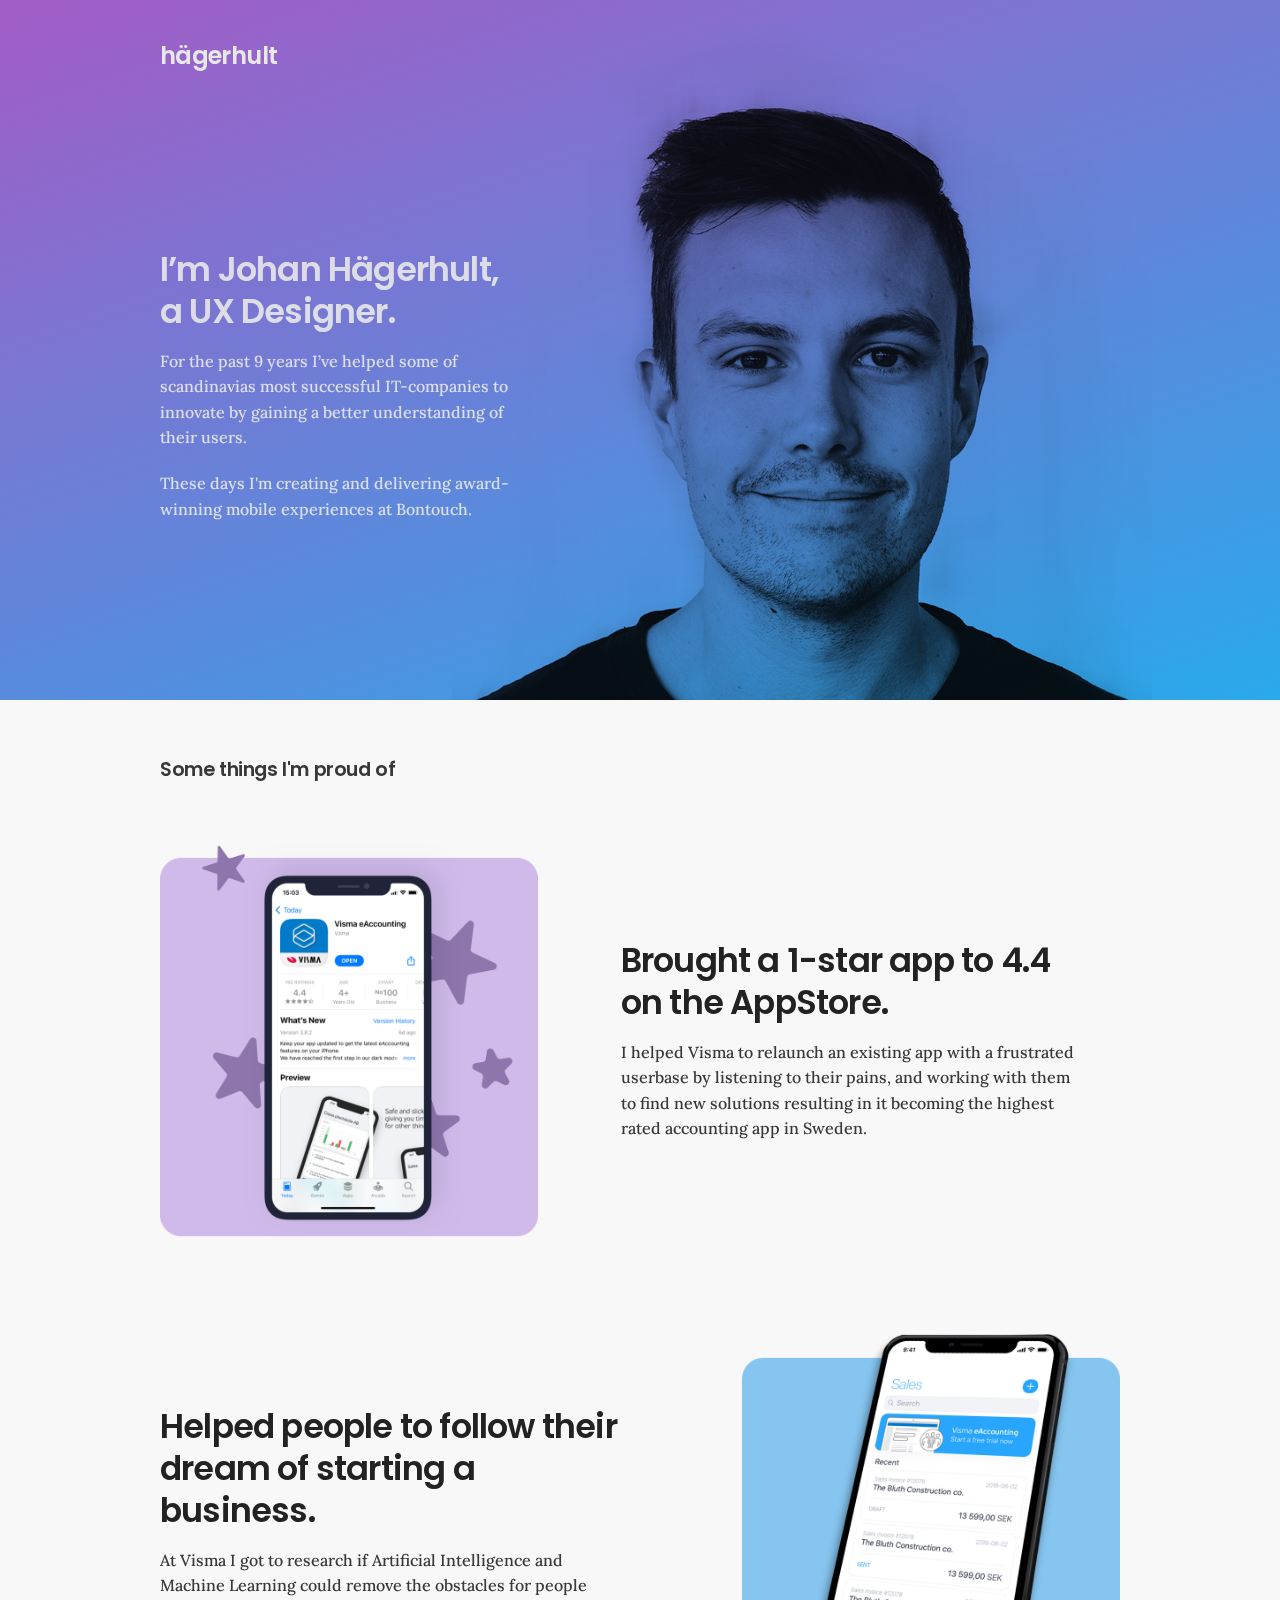
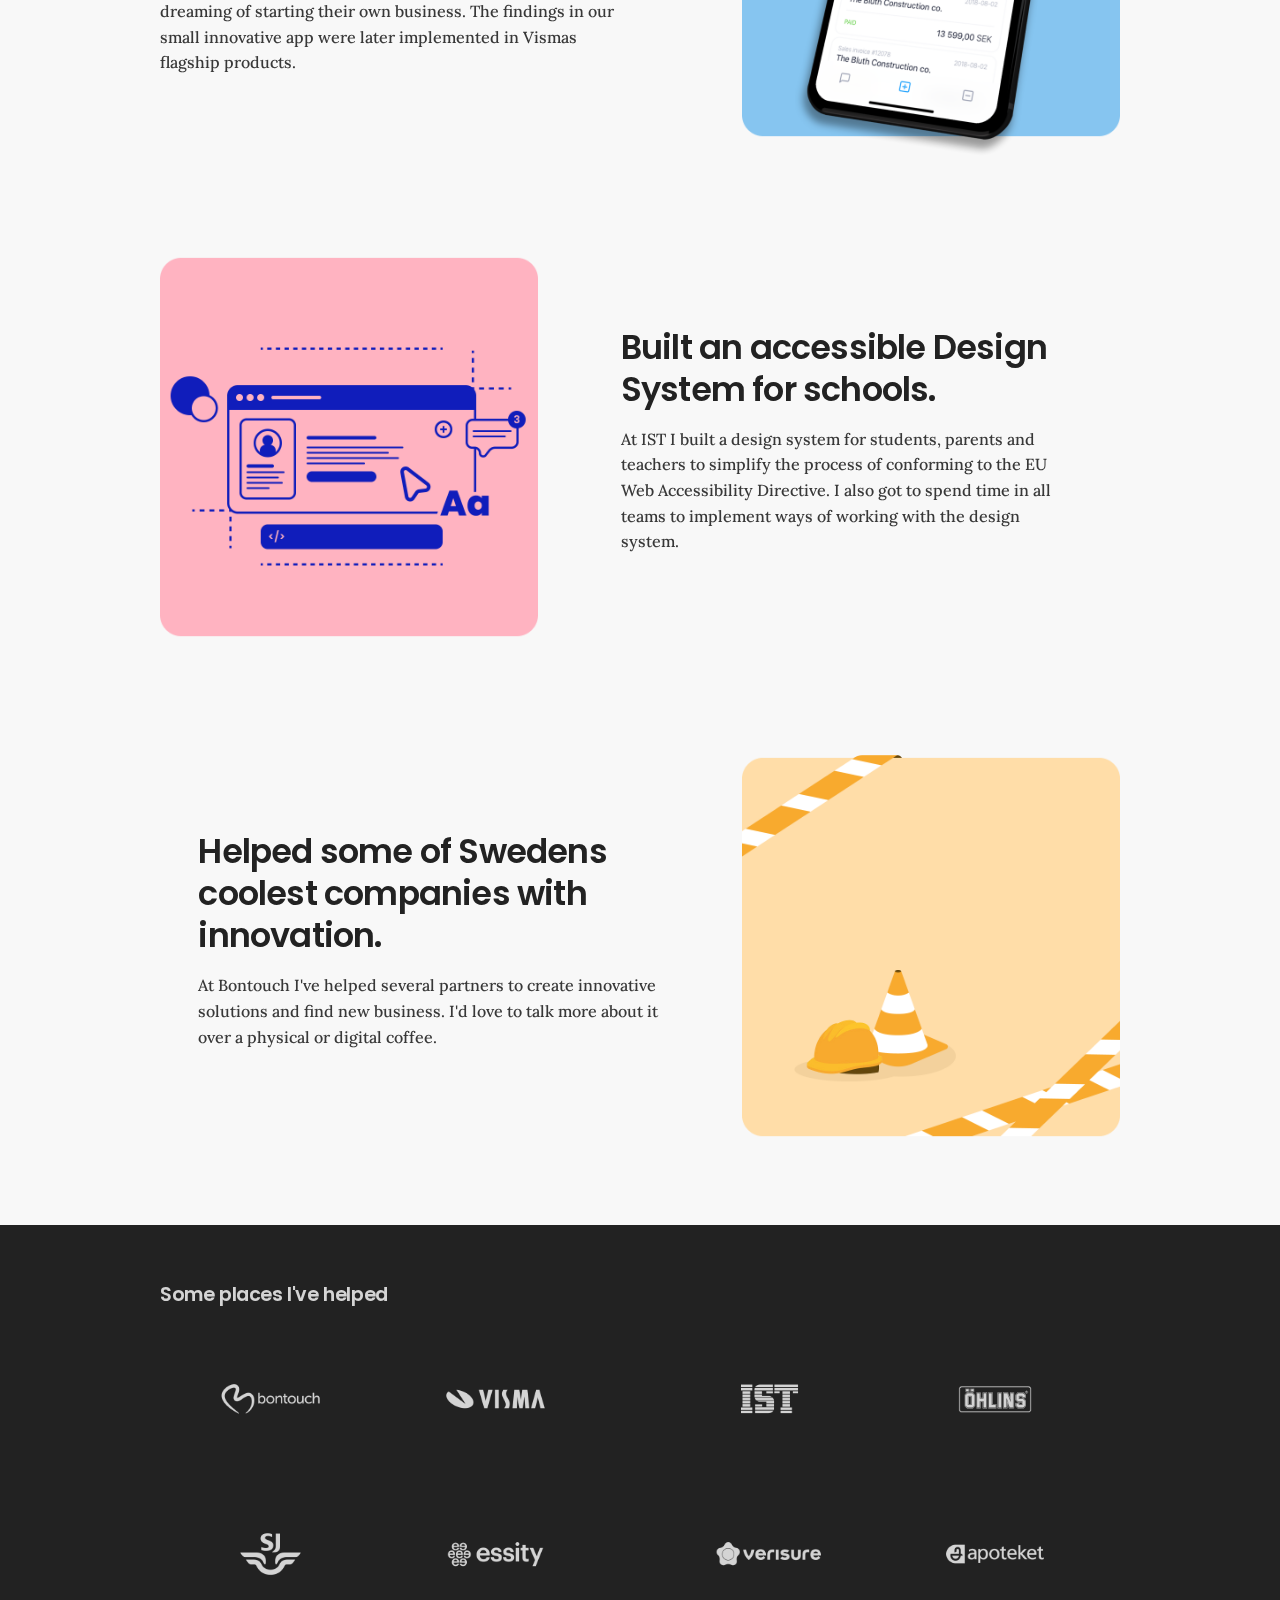
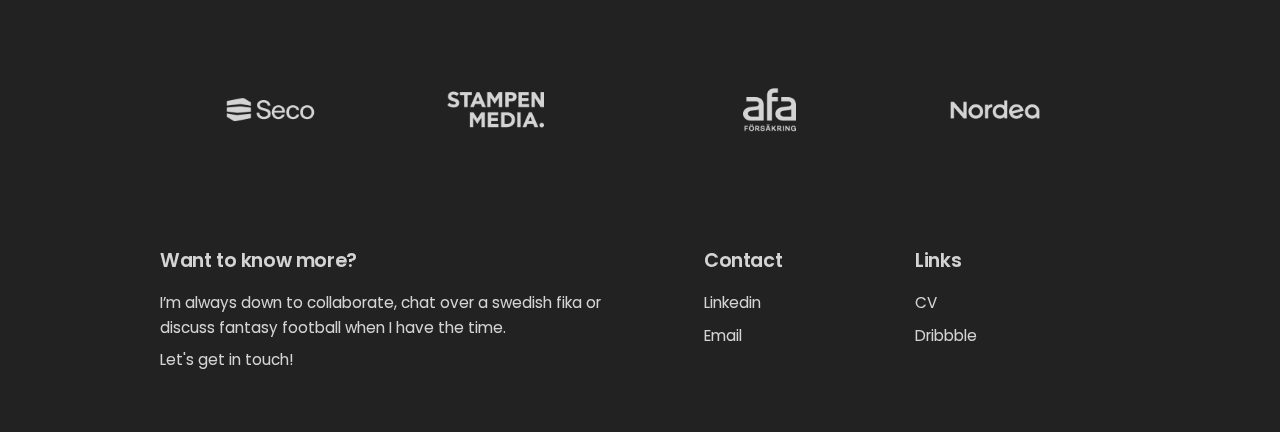
==== commit 3dabdc92: "Add files via upload" ====
--- a/index.html
+++ b/index.html
@@ -59,7 +59,7 @@
 
   <section class="work appstore">
       <div class="container">
-        <a href="under_construction.html" alt="view appstore case study">
+        <a href="null">
           <article>
             <div class="row">
              
@@ -73,8 +73,7 @@
                <div class="six columns offset-by-one">
                 <div class="flex">
                   <h2>Brought a 1-star app to 4.4 on the AppStore.</h2>
-                  <p>I helped Visma to relaunch an existing app with a frustrated userbase by listening to their pains, and working with them to make it the best.</p>
-                  <span>View case study</span>
+                  <p>I helped Visma to relaunch an existing app with a frustrated userbase by listening to their pains, and working with them to find new solutions resulting in it becoming the highest rated accounting app in Sweden.</p>
                 </div>
               </div>
 
@@ -86,7 +85,7 @@
 
   <section class="work startup">
     <div class="container">
-      <a href="nda.html" alt="view startup case study">
+      <a href="null">
         <article>
           <div class="row">
          
@@ -99,8 +98,7 @@
                <div class="six columns">
               <div class="flex">
                 <h2>Helped people to follow their dream of starting a business.</h2>
-                <p>At Visma I got to research if Artificial Intelligence and Machine Learning could remove the obstacles for people dreaming of starting their own business.</p>
-                <span>View case study</span>
+                <p>At Visma I got to research if Artificial Intelligence and Machine Learning could remove the obstacles for people dreaming of starting their own business. The findings in our small innovative app were later implemented in Vismas flagship products.</p>
               </div>
             </div>
 
@@ -112,7 +110,7 @@
 
   <section class="work designsystem">
     <div class="container">
-      <a href="null" alt="view design system case study">
+      <a href="null">
         <article>
           <div class="row">
             
@@ -125,8 +123,7 @@
             <div class="six columns offset-by-one">
               <div class="flex">
                 <h2>Built an accessible Design System for schools.</h2>
-                <p>At IST I built a design system for students, parents and teachers to simplify the process of conforming to the EU Web Accessibility Directive.</p>
-                <span>Case study coming soon</span>
+                <p>At IST I built a design system for students, parents and teachers to simplify the process of conforming to the EU Web Accessibility Directive. I also got to spend time in all teams to implement ways of working with the design system.</p>
               </div>
             </div>
 
@@ -136,6 +133,31 @@
     </div>
   </section>
 
+  <section class="work innovation">
+    <div class="container">
+      <a href="null">
+        <article>
+          <div class="row">
+         
+            <div class="five columns u-pull-right offset-by-one">
+              <div class="flex">
+                <img src="images/innovation.png" alt="">
+              </div>
+            </div>
+
+               <div class="six columns">
+              <div class="flex">
+                <h2>Helped some of Swedens coolest companies with innovation.</h2>
+                <p>At Bontouch I've helped several partners to create innovative solutions and find new business. I'd love to talk more about it over a physical or digital coffee.</p>
+              </div>
+            </div>
+
+          </div>
+        </article>
+      </a>
+    </div>
+  </section>
+
   <section class="experience">
     <div class="container">
       <div class="row">
@@ -163,6 +185,17 @@
         <div class="six columns">
           <img class="verisure" alt="Verisure Innovation" src="images/verisure_wht.png">
           <img class="apoteket" alt="Apoteket" src="images/apoteket_wht.png">
+        </div>
+      </div>
+       <div class="row">
+        <div class="six columns">
+          <img class="seco" alt="Seco Tools" src="images/seco_wht.png">
+          <img class="stampen" alt="Stampen Media" src="images/stampen_wht.png">
+        </div>
+
+        <div class="six columns">
+            <img class="afa" alt="Afa Insurance" src="images/afa_wht.png">
+            <img class="nordea" alt="Nordea" src="images/nordea_wht.png">
         </div>
       </div>
     </div>
--- a/css/skeleton.css
+++ b/css/skeleton.css
@@ -49,7 +49,7 @@
 }
 
 /* For devices larger than 550px */
-@media (min-width: 550px) {
+@media (min-width: 650px) {
   .container {
     width: 80%; }
   .column,
--- a/css/hagerhult.css
+++ b/css/hagerhult.css
@@ -5,12 +5,11 @@
   --light_black: rgba(34, 34, 34, 0.9);
 
   --appstore: rgb(207, 186, 234);
-  --light_appstore: rgba(207, 186, 234, 0.5);
   --startup: rgb(134, 197, 240);
-  --light_startup: rgba(134, 197, 240, 0.3);
   --designsystem: #ffb3c1;
-
-  background: var(--white);
+  --innovation: rgb(255, 221, 168);
+
+  background: var(--black);
   -webkit-font-smoothing: antialiased;
 }
 
@@ -29,71 +28,33 @@
 .jumbotron {
   top: 0;
   left: 0;
-  height: 85vh;
+  height: 70vh;
   min-height: 700px;
   background: var(--white);
   overflow: hidden;
   max-width: 100%;
-}
-
-.jumbotron2 {
-  top: 0;
-  left: 0;
-  height: 85vh;
+  background-color: #29a9eb;
+background-image: linear-gradient(-19deg, #29a9eb 0%, #a35cc6 100%);
+
+
+
+
+
+
+
+}
+
+.portrait {
+  background: url('me.png') no-repeat left bottom;
+  position: absolute;
+  float: left;
+  margin-left: 20%;
+  height: 70vh;
   min-height: 700px;
-  background: #f8f8f8;
-  overflow: hidden;
-  max-width: 100%;
-}
-
-.under_construction .row {
-  height: 70vh;
-  min-height: 500px;
-  display: flex;
-}
-
-.under_construction .columns {
-  display: flex;
-  height: 70vh;
-  min-height: 500px;
-}
-
-.under_construction img {
-  display: none;
-}
-
-.under_construction p a {
-  text-decoration: none;
-}
-
-.under_construction p a:hover {
-  text-decoration: underline;
-}
-
-.under_construction span a {
-  color: var(--black);
-  text-decoration: none;
-}
-
-.under_construction span a:hover {
-  border-bottom: 2px solid #F3D19C;
-  text-decoration: none;
-}
-
-.portrait {
-  background-image: url("me.png");
-  background-size: auto 100%;
-  height: 85vh;
-  min-height: 700px;
-  width: 370px;
-  background-position: top left;
-  background-repeat: no-repeat;
+  background-size: cover;
+  width: 700px;
   mix-blend-mode: multiply;
-  position: absolute;
-  top: 0;
-  right: 0;
-  opacity: 0.65;
-  overflow: hidden;
+
 }
 
 header {
@@ -107,24 +68,26 @@
 
 header a {
   text-decoration: none;
-  color: var(--black);
+  color: var(--white);
 }
 
 header a:hover {
   text-decoration: none;
-  color: var(--black);
+  color: var(--white);
 }
 
 .pitch {
   display: flex;
-  height: 75vh;
-  min-height: 500px;
-  color: var(--light_black);
+  margin-top: 24px;
+  height: 55vh;
+  min-height: 550px;
+  color: var(--light_white);
   max-width: 280px;
 }
 
 .pitch a {
   text-decoration: none;
+  color: var(--light_white);
 }
 
 .pitch a:hover {
@@ -164,16 +127,7 @@
   height: 400px;
 }
 
-article h2, article p {
-  max-width: 380px;
-}
-
-article img {
-  margin-top: -100px;
-  max-height: 450px;
-}
-
-.work span, .under_construction span {
+.work span, .under_construction span, .nda span {
   font-weight: 600;
   color: var(--black);
 }
@@ -207,6 +161,15 @@
 
 .startup article:hover span {
     border-bottom: 2px solid var(--startup);
+}
+
+.innovation article:hover h2 {
+  text-decoration: underline;
+  text-decoration-color: var(--innovation);
+}
+
+.innovation article:hover span {
+    border-bottom: 2px solid var(--innovation);
 }
 
 .work {
@@ -226,7 +189,7 @@
   color: var(--light_black);
 }
 
-.designsystem {
+.innovation {
   padding-bottom: 24px;
 }
 
@@ -235,37 +198,10 @@
   margin-right: 0;
 }
 
-.startup .u-pull-right {
-  margin-left: 4%;
-}
-
-.verisure {
-  max-width: 34%;
-  margin-left: 8%;
-  float: left;
+.experience .row .columns img {
+  max-width: 48%;
   opacity: 0.9;
-}
-
-.visma, .apoteket {
-  max-width: 34%;
-  float: right;
-  margin-right: 8%;
-  opacity: 0.9;
-}
-
-.ist {
-  max-width: 34%;
-  display: block;
-  margin: auto;
-  opacity: 0.9;
-}
-
-#bontouch {
-  fill: var(--light_white);
-  padding-top: 5%;
-  padding-bottom: 4%;
-  margin-left: 12%;
-  float: left;
+  padding: 8%;
 }
 
 ul {
@@ -291,8 +227,7 @@
 @media (max-width: 399px) {
 
   .portrait {
-    width: 105%;
-    margin-left: -5%;
+
   }
 
 }
@@ -319,30 +254,23 @@
     margin-top: 0px;
   }
 
-  .ist {
-    max-width: 100%;
-  }
-
-  .under_construction img {
-    display: block;
-  }
-
 }
 
 /* Larger than tablet */
 @media (min-width: 750px) {
 
-  .portrait {
-    width: 60%;
-    margin-left: 40%;
-    max-width: 100%;
-  }
+ 
 
 }
 
 /* Larger than desktop */
 @media (min-width: 1000px) {
 
+   .portrait {
+    float: right;
+    right: 10%;
+  }
+
 }
 
 /* Larger than Desktop HD */
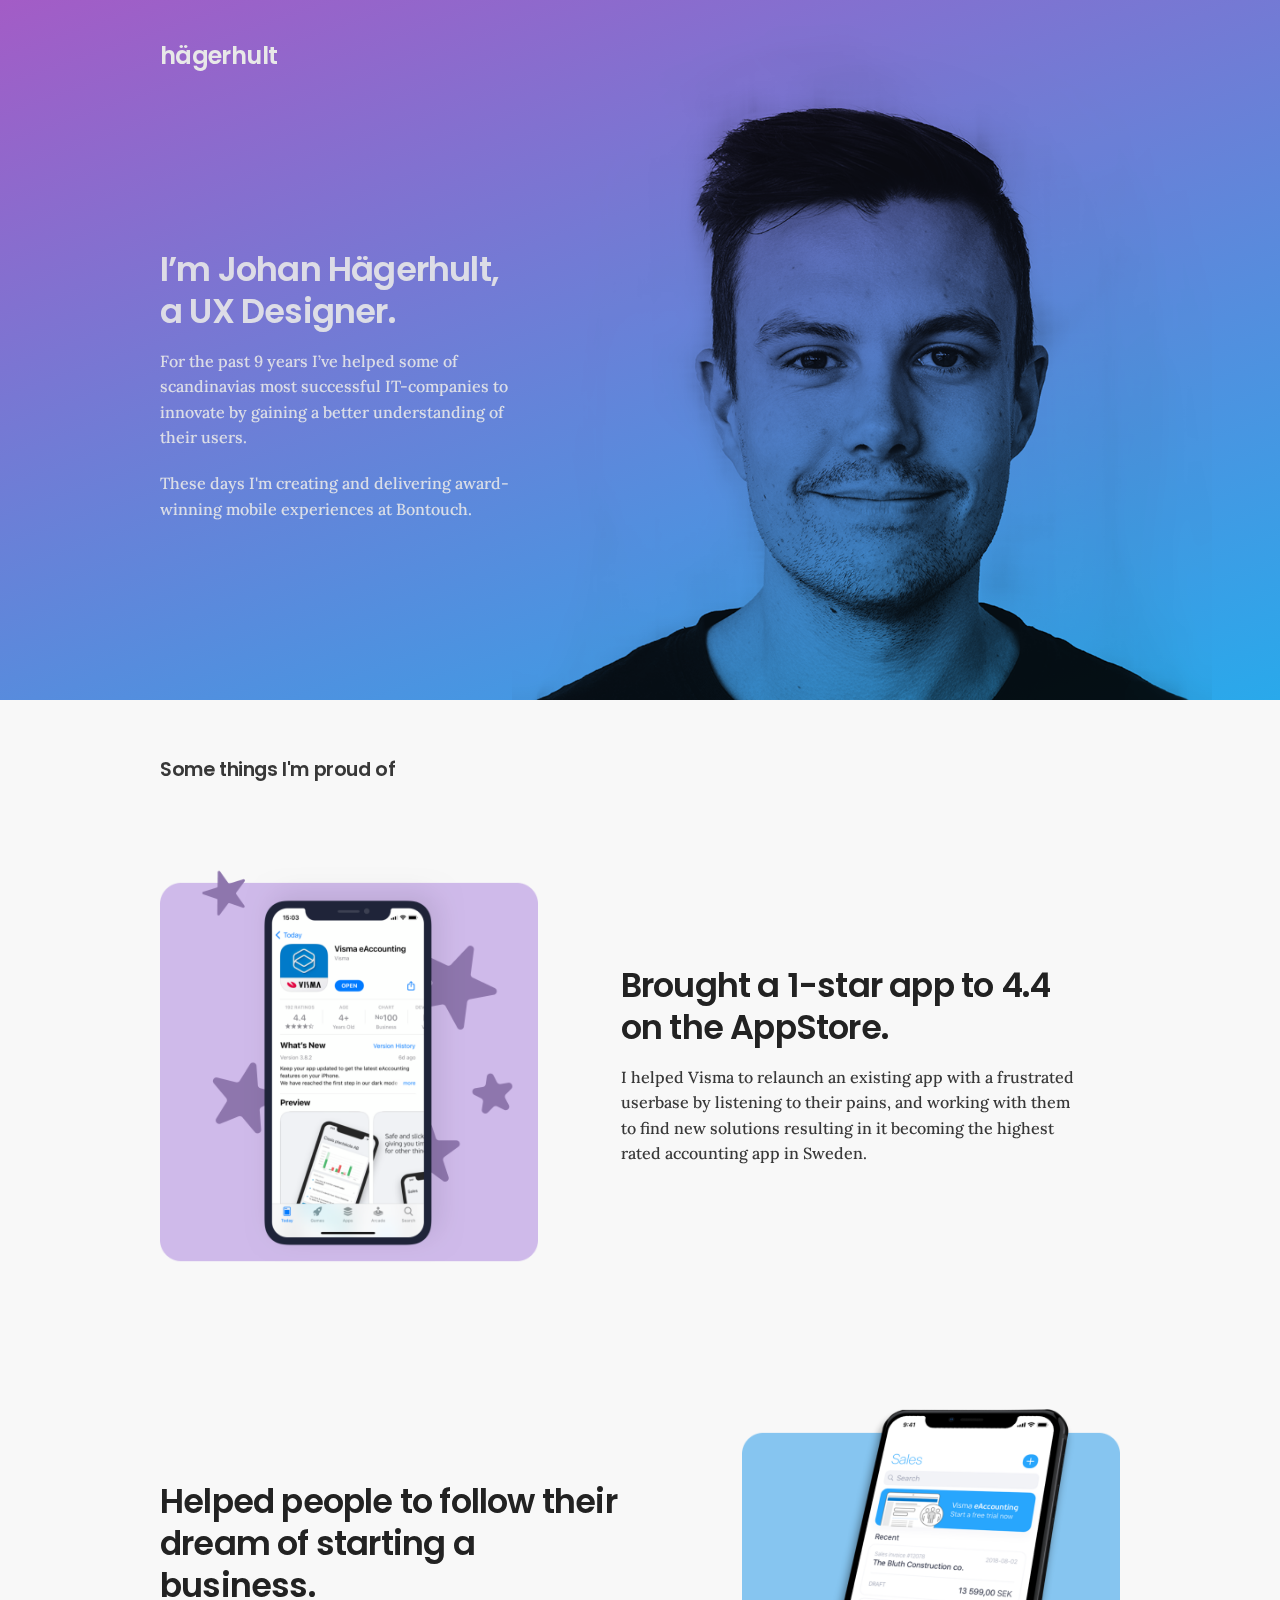
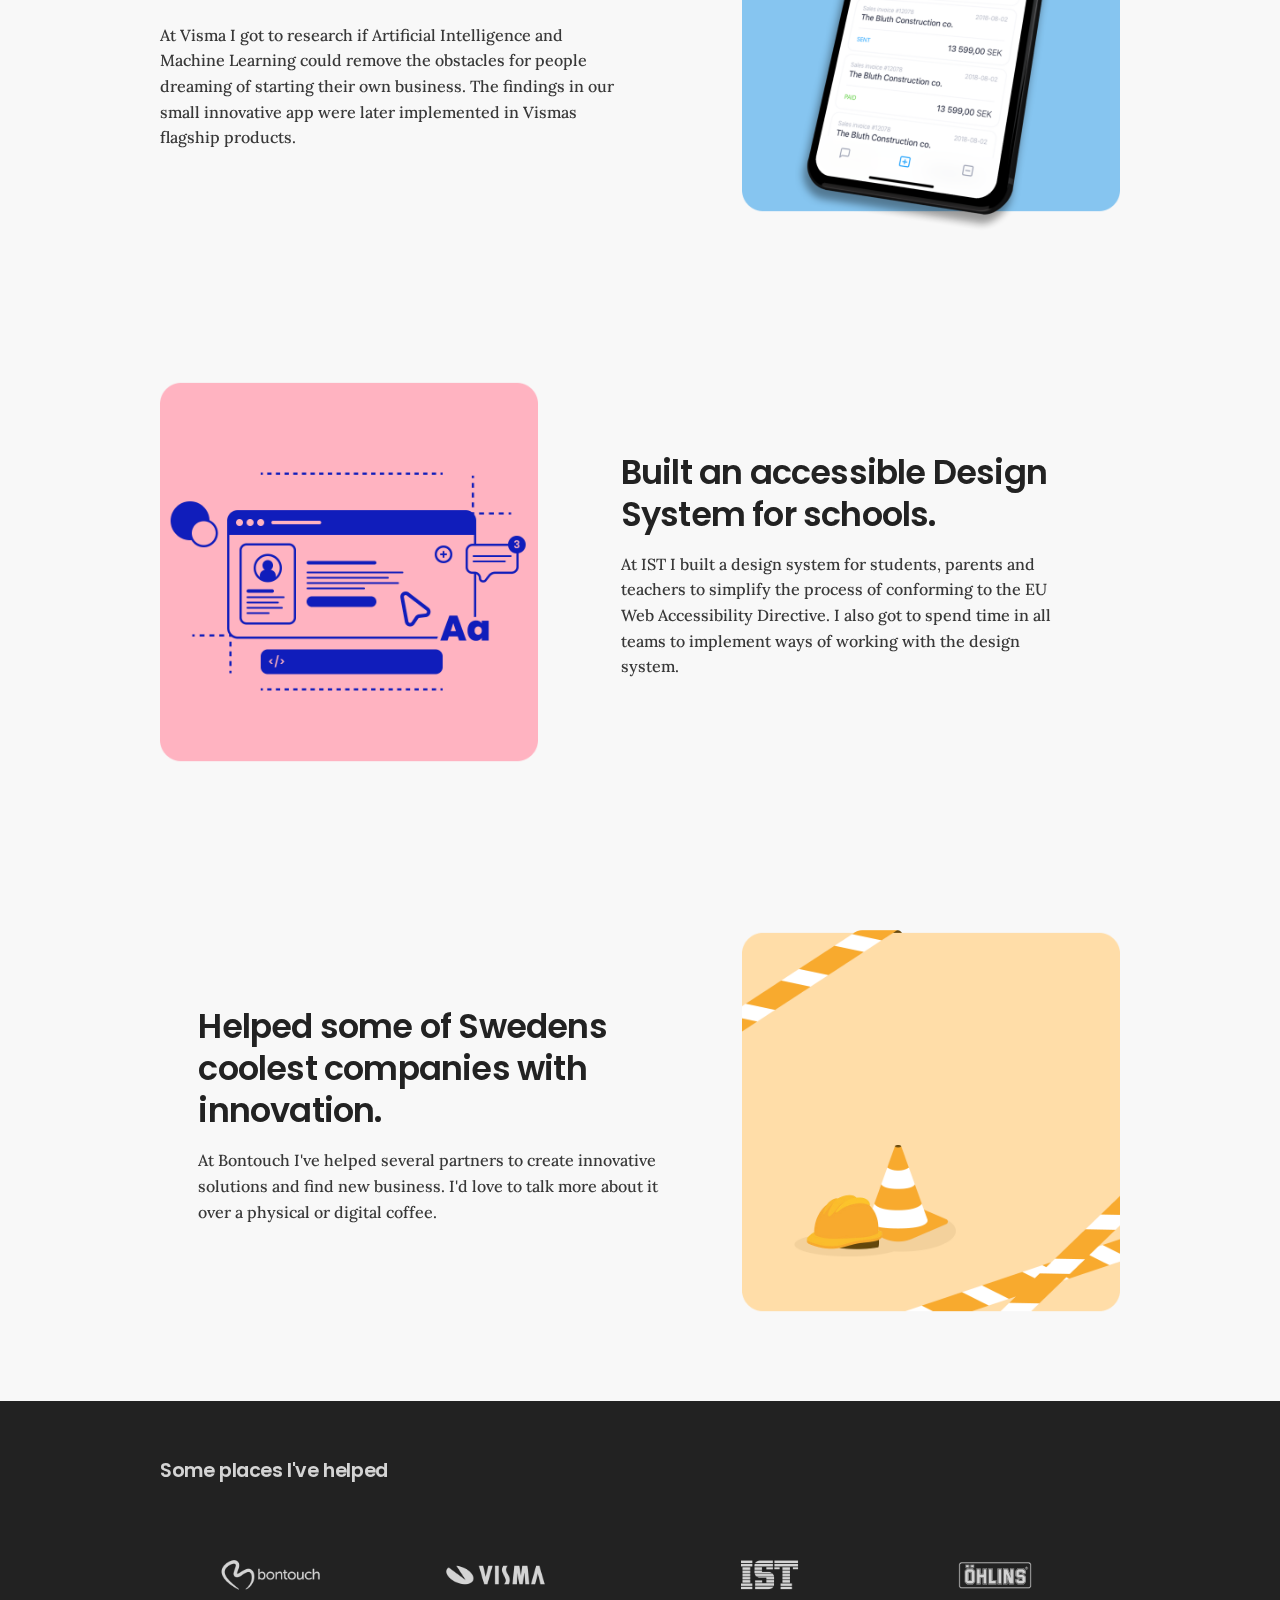
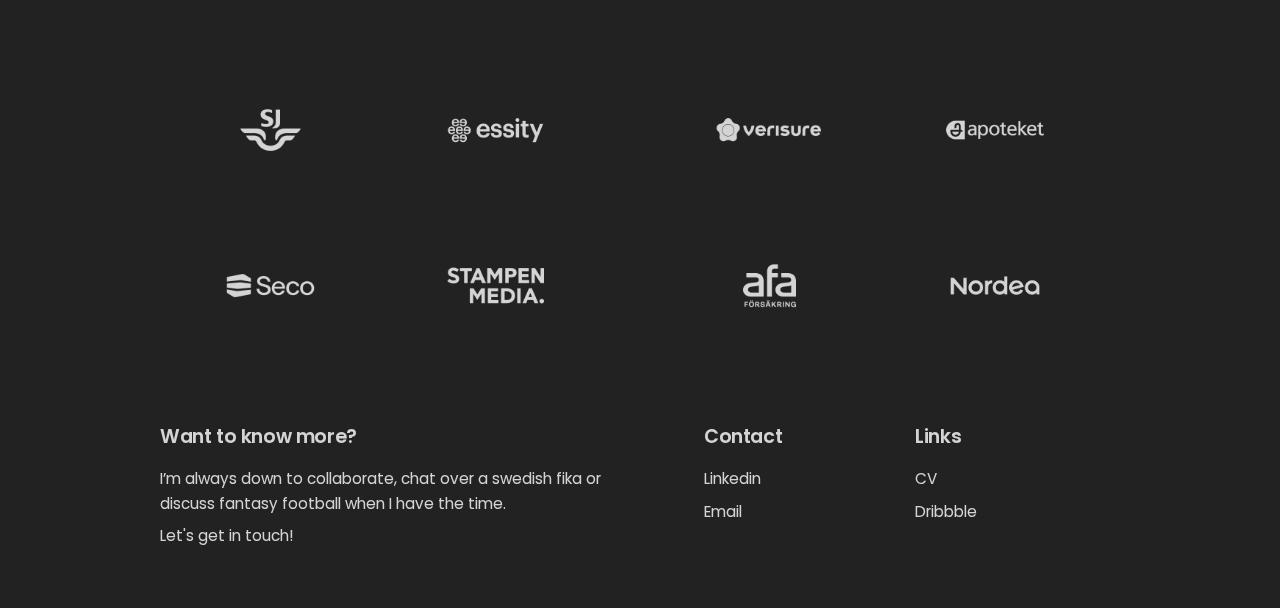
==== commit 246e3e89: "Add files via upload" ====
--- a/index.html
+++ b/index.html
@@ -22,7 +22,9 @@
 </head>
 <body>
   <div class="jumbotron">
-    <div class="portrait">
+    <div class="profile">
+      <div class="portrait">
+      </div>
     </div>
     <div class="container">
       <header>
@@ -59,7 +61,7 @@
 
   <section class="work appstore">
       <div class="container">
-        <a href="null">
+        <a>
           <article>
             <div class="row">
              
@@ -85,7 +87,7 @@
 
   <section class="work startup">
     <div class="container">
-      <a href="null">
+      <a>
         <article>
           <div class="row">
          
@@ -110,7 +112,7 @@
 
   <section class="work designsystem">
     <div class="container">
-      <a href="null">
+      <a>
         <article>
           <div class="row">
             
@@ -135,7 +137,7 @@
 
   <section class="work innovation">
     <div class="container">
-      <a href="null">
+      <a>
         <article>
           <div class="row">
          
--- a/css/hagerhult.css
+++ b/css/hagerhult.css
@@ -6,7 +6,7 @@
 
   --appstore: rgb(207, 186, 234);
   --startup: rgb(134, 197, 240);
-  --designsystem: #ffb3c1;
+  --designsystem: rgb(255, 179, 193);
   --innovation: rgb(255, 221, 168);
 
   background: var(--black);
@@ -28,33 +28,32 @@
 .jumbotron {
   top: 0;
   left: 0;
-  height: 70vh;
-  min-height: 700px;
+  height: 700px;
   background: var(--white);
+  overflow: visible;
+  max-width: 100%;
+  background-color: #29a9eb;
+  background-image: linear-gradient(-19deg, #29a9eb 0%, #a35cc6 100%);
+}
+
+.profile {
+  width: 100%;
+  height: auto;
+  margin: auto;
+  max-width: 100%;
   overflow: hidden;
-  max-width: 100%;
-  background-color: #29a9eb;
-background-image: linear-gradient(-19deg, #29a9eb 0%, #a35cc6 100%);
-
-
-
-
-
-
-
 }
 
 .portrait {
   background: url('me.png') no-repeat left bottom;
   position: absolute;
   float: left;
-  margin-left: 20%;
-  height: 70vh;
-  min-height: 700px;
+  height: 700px;
   background-size: cover;
-  width: 700px;
   mix-blend-mode: multiply;
-
+  width: 100%;
+  max-width: 100%;
+  overflow: hidden;
 }
 
 header {
@@ -121,10 +120,13 @@
   color: var(--light_white);
 }
 
+.appstore, .innovation, .designsystem, .startup {
+  padding-bottom: 48px;
+}
 
 article .columns {
   display: flex;
-  height: 400px;
+  height: auto;
 }
 
 .work span, .under_construction span, .nda span {
@@ -226,10 +228,6 @@
 /* Old devices */
 @media (max-width: 399px) {
 
-  .portrait {
-
-  }
-
 }
 
 /* Larger than mobile */
@@ -246,32 +244,53 @@
 
   article .columns {
     display: flex;
-    min-height: 500px;
+    min-height: 550px;
     height: 40vh;
+
   }
 
   article img {
     margin-top: 0px;
   }
 
+  .portrait {
+    max-width: 80%;
+    margin-left: 20%;
+  }
+
+  .appstore, .innovation, .designsystem, .startup {
+    padding-bottom: 0px;
+  }
+
 }
 
 /* Larger than tablet */
 @media (min-width: 750px) {
 
+  .portrait {
+    margin-left: calc(100% - 600px);
+    max-width: 600px;
+  }
  
-
 }
 
 /* Larger than desktop */
 @media (min-width: 1000px) {
 
-   .portrait {
-    float: right;
-    right: 10%;
+  .portrait {
+    margin-left: 30%;
+    max-width: 700px;
+    max-height: 700px;
   }
 
 }
 
 /* Larger than Desktop HD */
-@media (min-width: 1200px) {}
+@media (min-width: 1200px) {
+
+  .portrait {
+     margin-left: 40%;
+     max-width: 700px;
+  }
+
+}
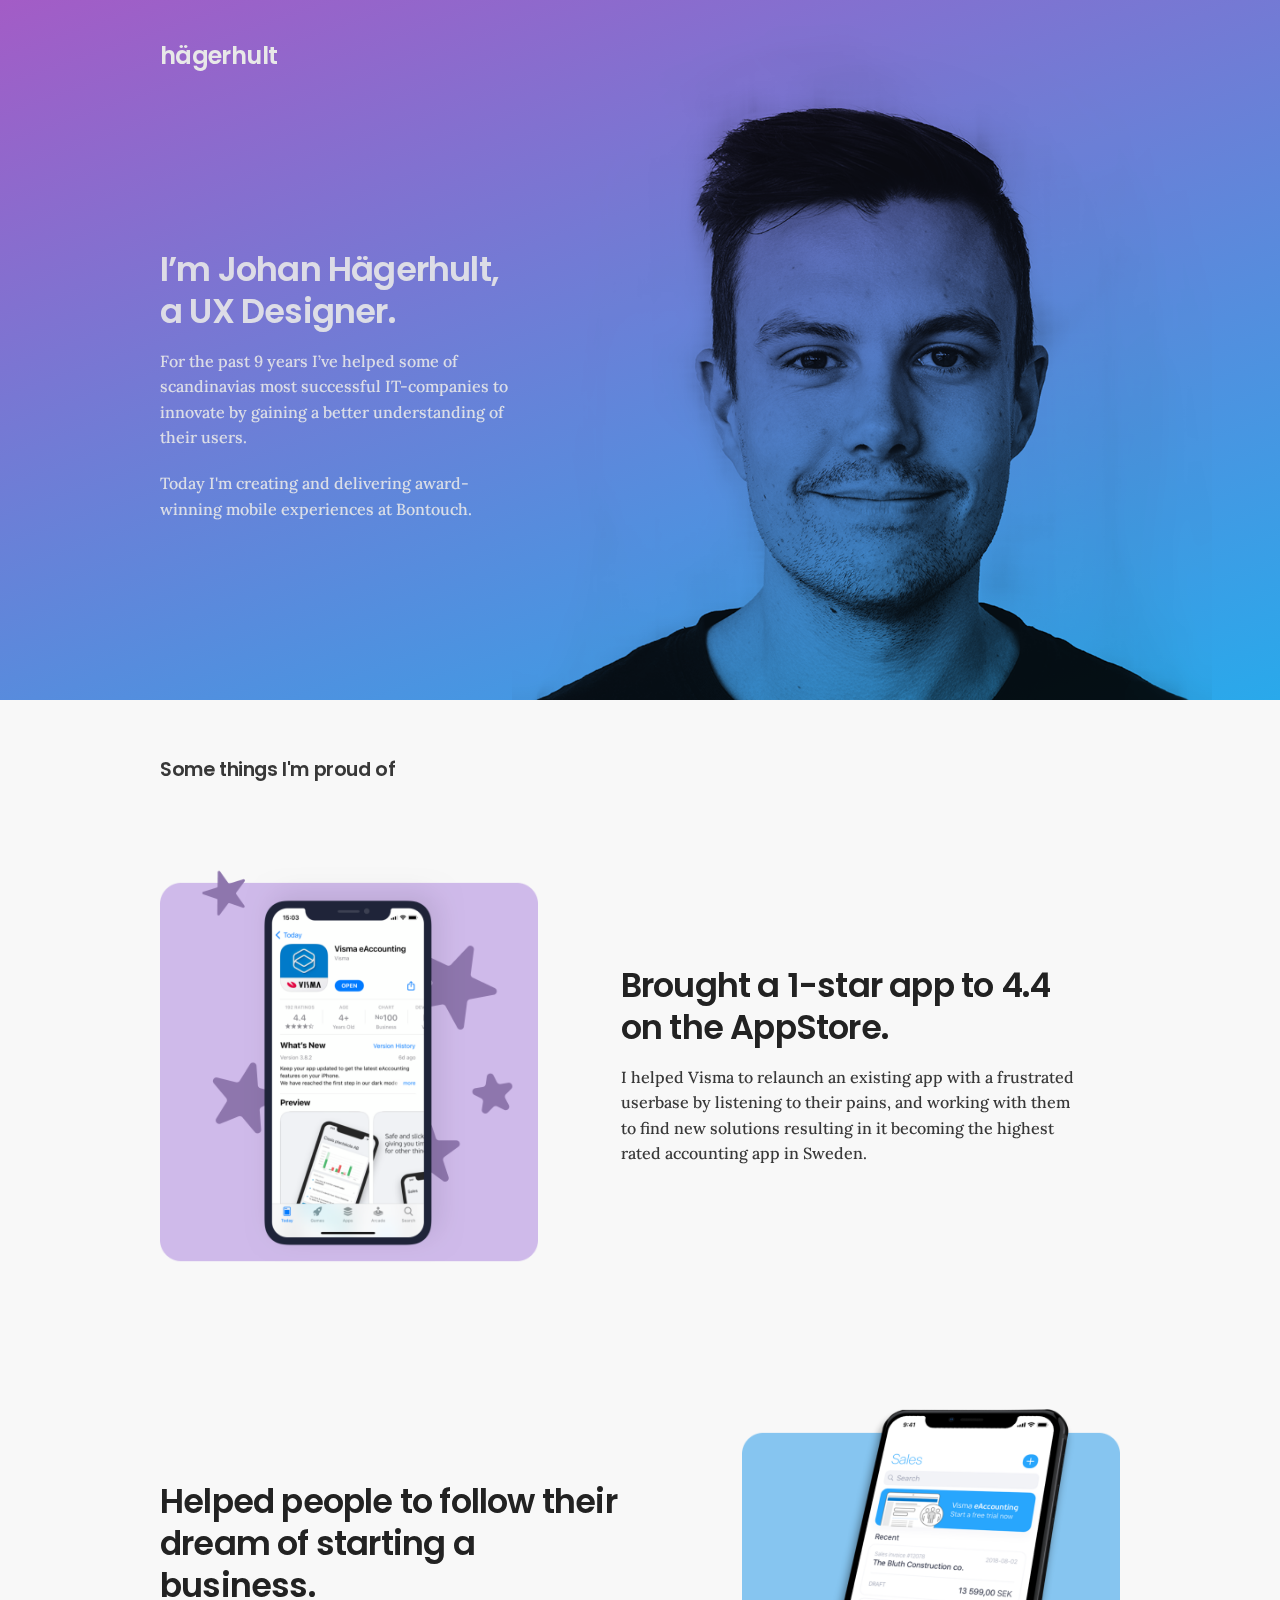
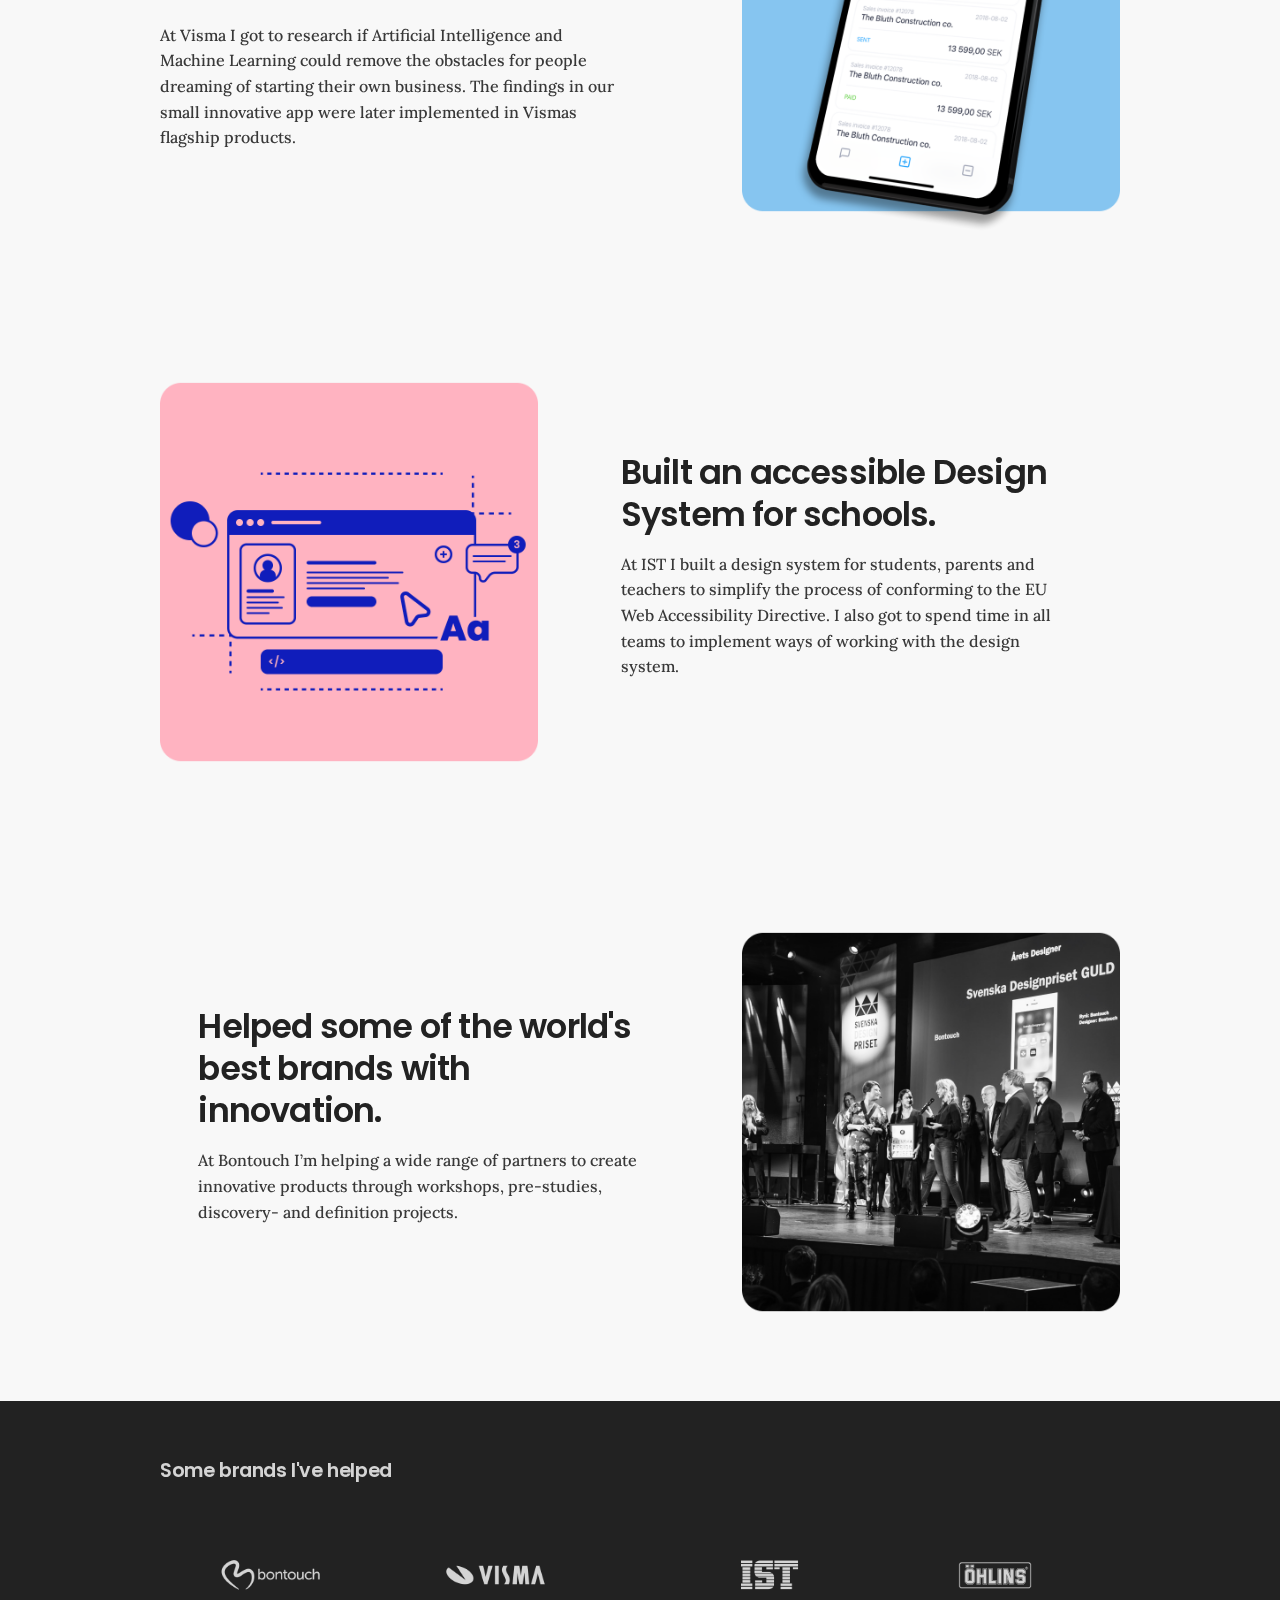
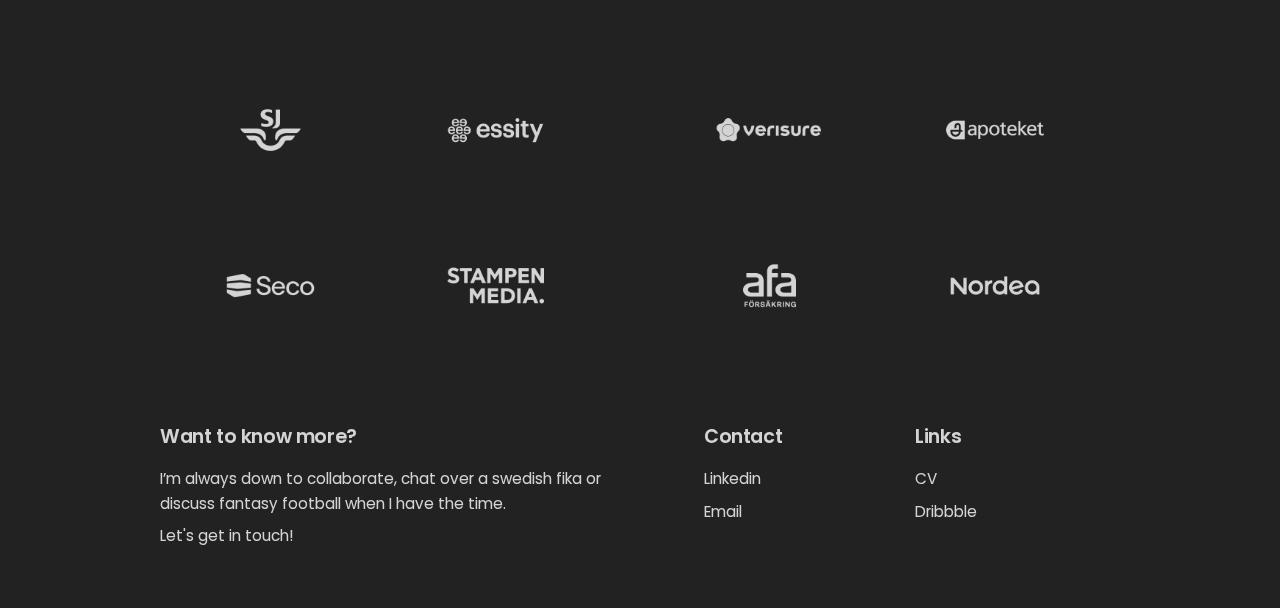
==== commit b68fb144: "Add files via upload" ====
--- a/index.html
+++ b/index.html
@@ -39,7 +39,7 @@
             <div class="flex">
               <h2>I’m Johan Hägerhult, a UX Designer.</h2>
               <p> For the past 9 years I’ve helped some of scandinavias most successful IT-companies to innovate by gaining a better understanding of their users.</p>
-              <p>These days I'm creating and delivering award-winning mobile experiences at <a href="https://www.bontouch.com" alt="open bontouch website">Bontouch</a>.</p>
+              <p>Today I'm creating and delivering award-winning mobile experiences at <a href="https://www.bontouch.com" alt="open bontouch website">Bontouch</a>.</p>
             </div>
           </div>
           <div class="six columns">
@@ -61,7 +61,6 @@
 
   <section class="work appstore">
       <div class="container">
-        <a>
           <article>
             <div class="row">
              
@@ -81,13 +80,11 @@
 
             </div>
           </article>
-        </a>
       </div>
   </section>
 
   <section class="work startup">
     <div class="container">
-      <a>
         <article>
           <div class="row">
          
@@ -106,13 +103,11 @@
 
           </div>
         </article>
-      </a>
     </div>
   </section>
 
   <section class="work designsystem">
     <div class="container">
-      <a>
         <article>
           <div class="row">
             
@@ -131,13 +126,11 @@
 
           </div>
         </article>
-      </a>
     </div>
   </section>
 
   <section class="work innovation">
     <div class="container">
-      <a>
         <article>
           <div class="row">
          
@@ -149,14 +142,13 @@
 
                <div class="six columns">
               <div class="flex">
-                <h2>Helped some of Swedens coolest companies with innovation.</h2>
-                <p>At Bontouch I've helped several partners to create innovative solutions and find new business. I'd love to talk more about it over a physical or digital coffee.</p>
+                <h2>Helped some of the world's best brands with innovation.</h2>
+                <p>At Bontouch I’m helping a wide range of partners to create innovative products through workshops, pre-studies, discovery- and definition projects.</p>
               </div>
             </div>
 
           </div>
         </article>
-      </a>
     </div>
   </section>
 
@@ -164,7 +156,7 @@
     <div class="container">
       <div class="row">
         <div class="twelve columns">
-          <h5>Some places I've helped</h5>
+          <h5>Some brands I've helped</h5>
         </div>
       </div>
       <div class="row">
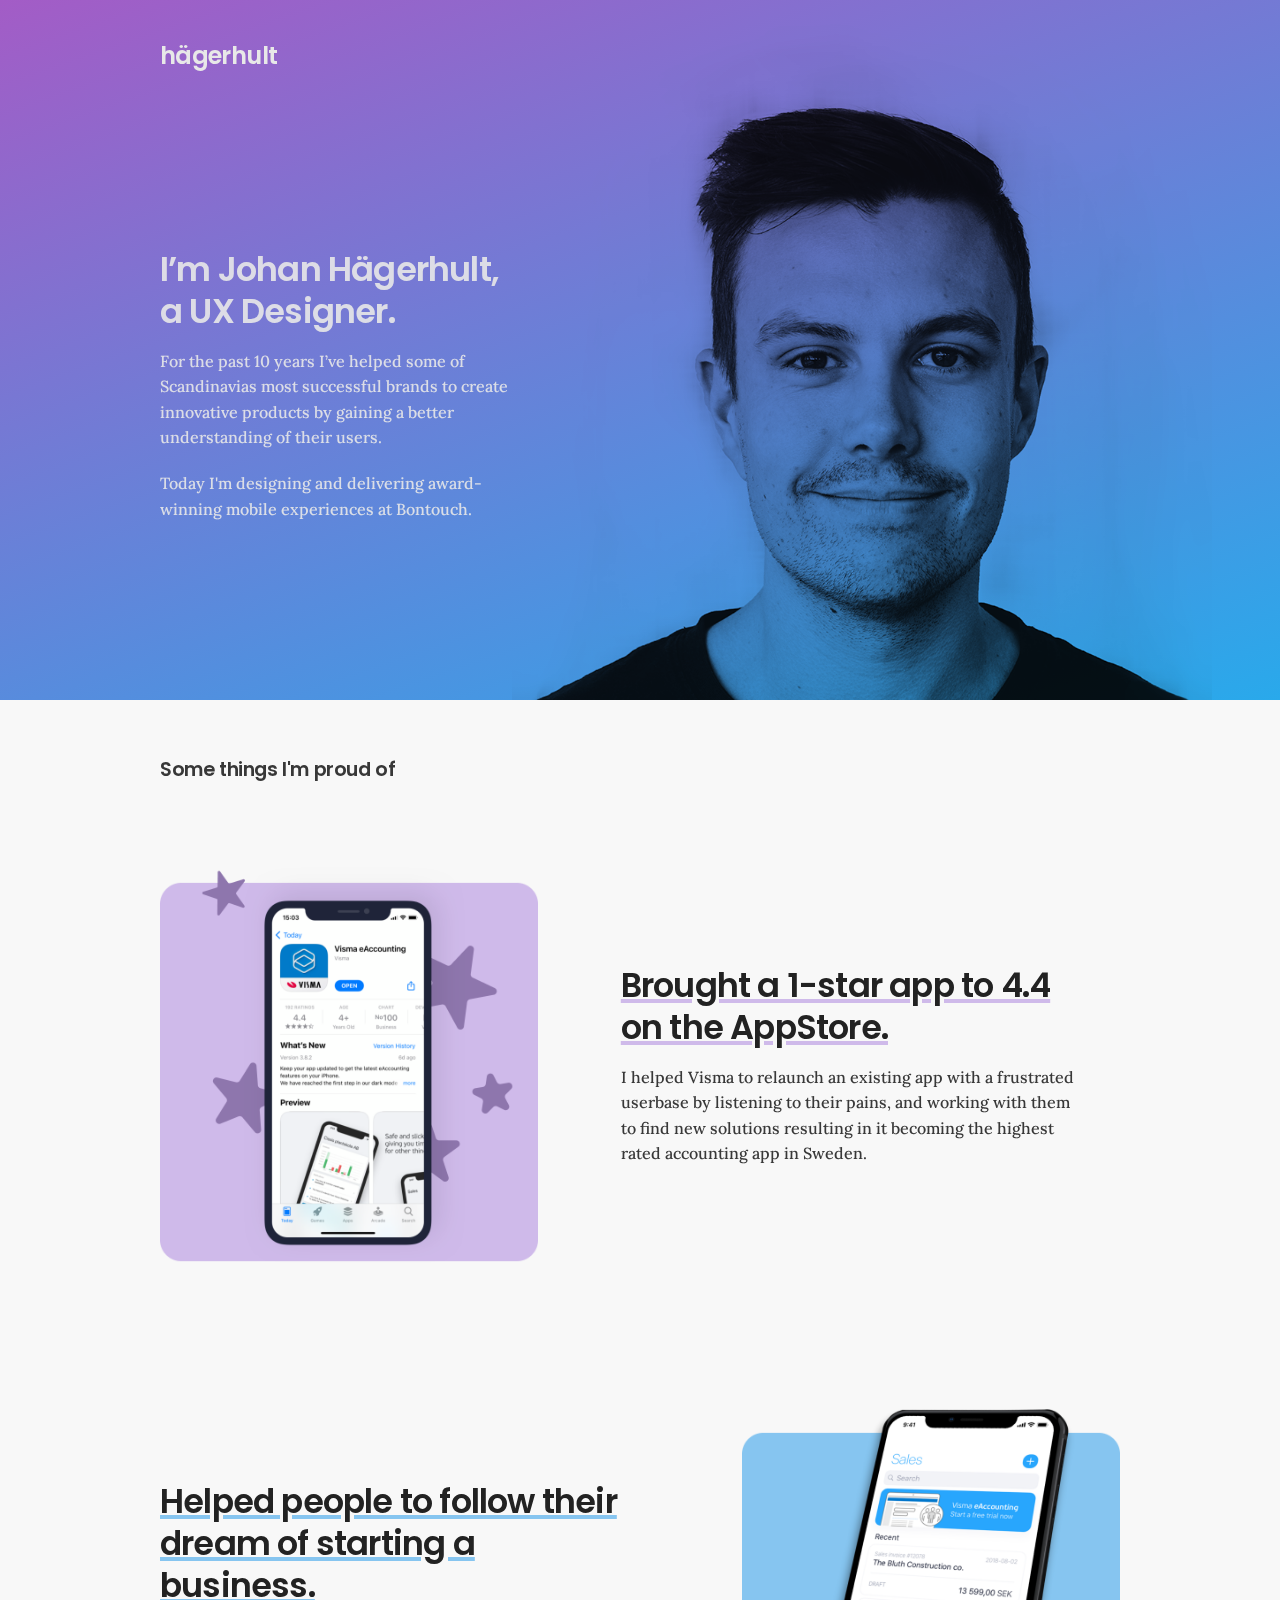
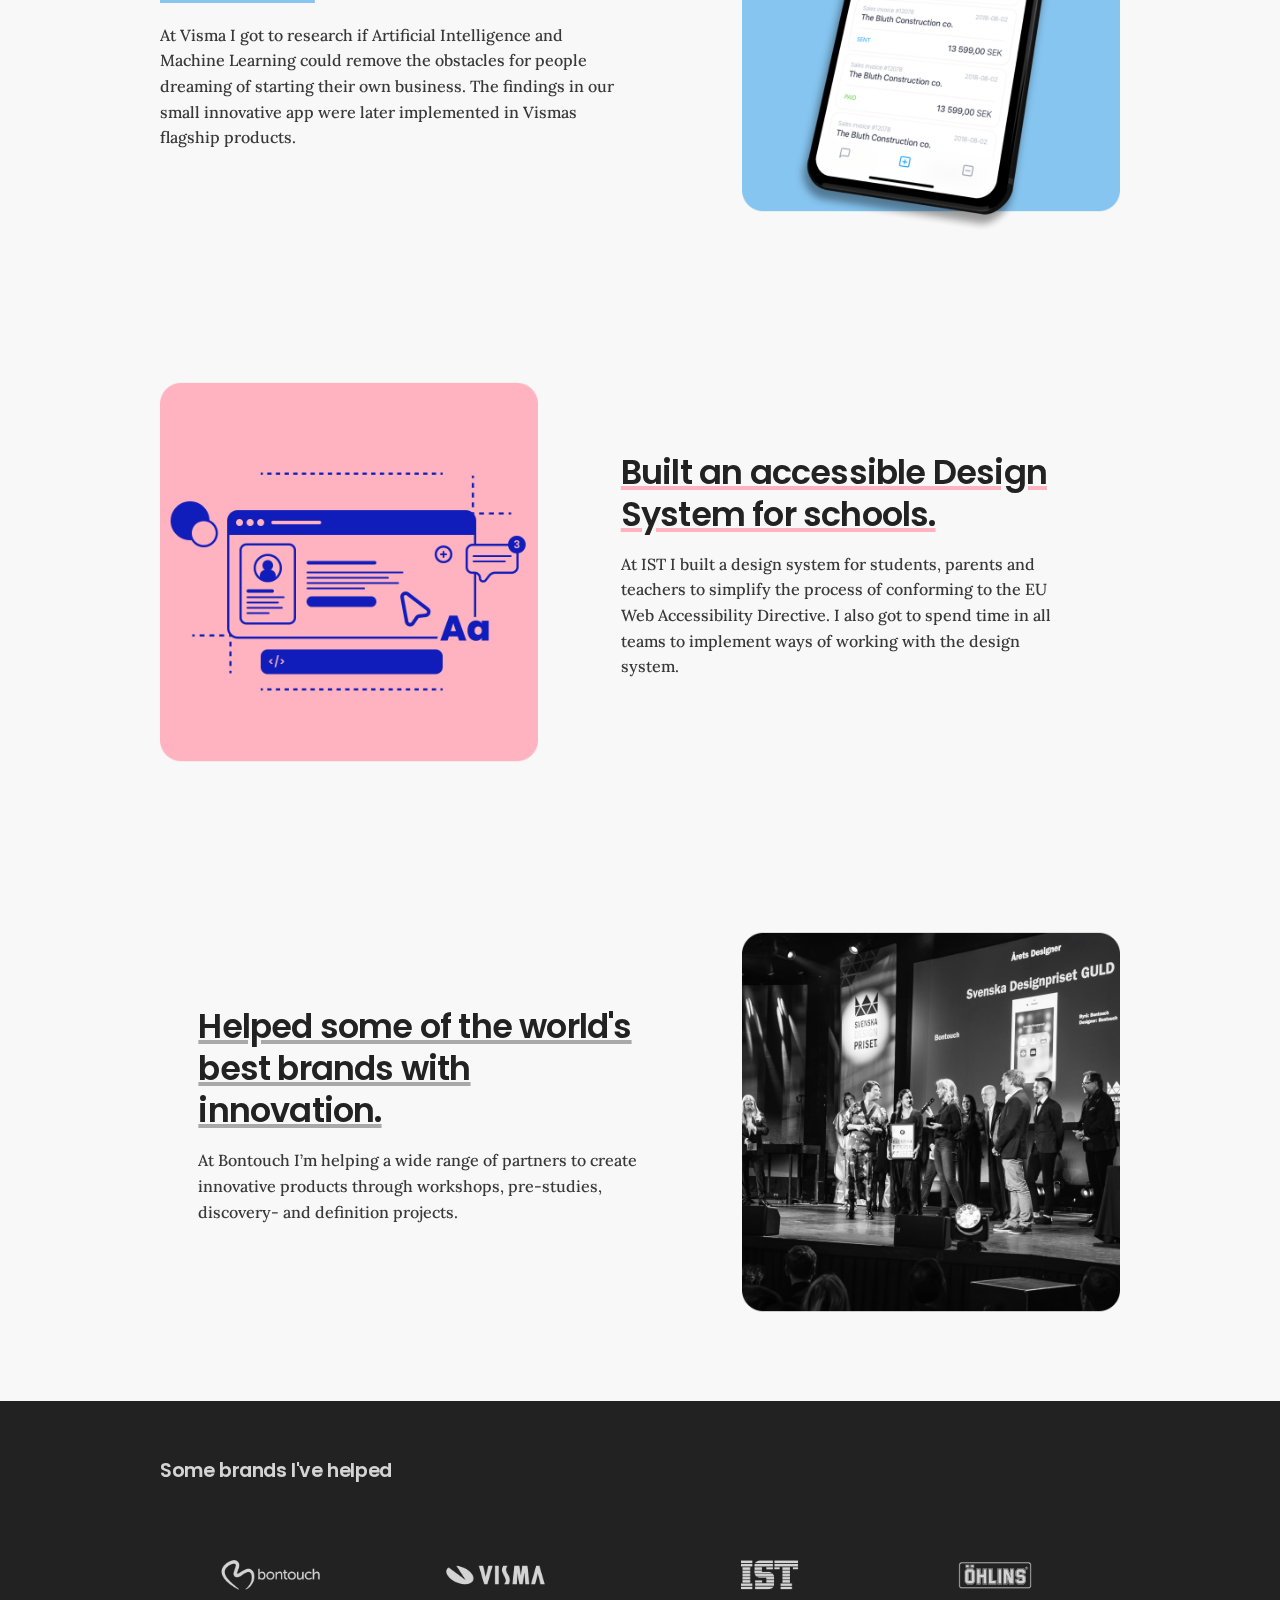
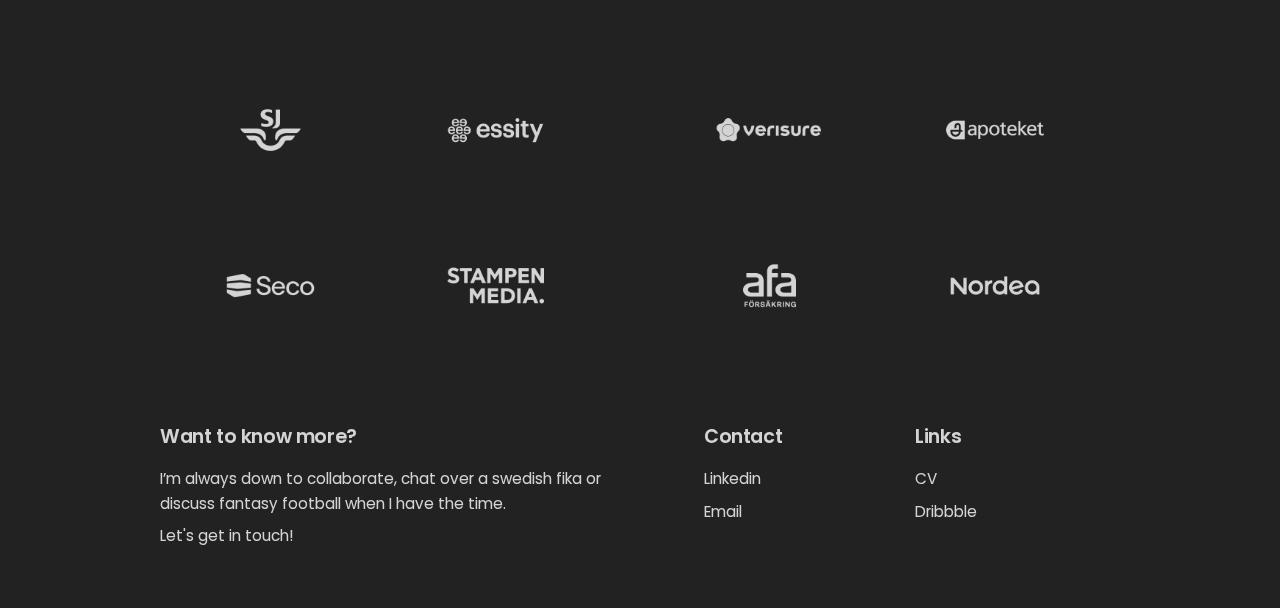
==== commit ef38abb9: "Add files via upload" ====
--- a/index.html
+++ b/index.html
@@ -38,8 +38,8 @@
           <div class="six columns pitch">
             <div class="flex">
               <h2>I’m Johan Hägerhult, a UX Designer.</h2>
-              <p> For the past 9 years I’ve helped some of scandinavias most successful IT-companies to innovate by gaining a better understanding of their users.</p>
-              <p>Today I'm creating and delivering award-winning mobile experiences at <a href="https://www.bontouch.com" alt="open bontouch website">Bontouch</a>.</p>
+              <p> For the past 10 years I’ve helped some of Scandinavias most successful brands to create innovative products by gaining a better understanding of their users.</p>
+              <p>Today I'm designing and delivering award-winning mobile experiences at <a href="https://www.bontouch.com" alt="open bontouch website">Bontouch</a>.</p>
             </div>
           </div>
           <div class="six columns">
--- a/css/hagerhult.css
+++ b/css/hagerhult.css
@@ -7,7 +7,7 @@
   --appstore: rgb(207, 186, 234);
   --startup: rgb(134, 197, 240);
   --designsystem: rgb(255, 179, 193);
-  --innovation: rgb(255, 221, 168);
+  --innovation: rgb(169, 169, 169);
 
   background: var(--black);
   -webkit-font-smoothing: antialiased;
@@ -129,49 +129,24 @@
   height: auto;
 }
 
-.work span, .under_construction span, .nda span {
-  font-weight: 600;
-  color: var(--black);
-}
-
-.work article:hover {
-  cursor: pointer;
-}
-
-.appstore article:hover h2 {
+.appstore h2 {
   text-decoration: underline;
   text-decoration-color: var(--appstore);
 }
 
-.appstore article:hover span {
-  border-bottom: 2px solid var(--appstore);
-}
-
-.designsystem article:hover h2 {
+.designsystem h2 {
   text-decoration: underline;
   text-decoration-color: var(--designsystem);
 }
 
-.designsystem article:hover span {
-  border-bottom: 2px solid var(--designsystem);
-}
-
-.startup article:hover h2 {
+.startup h2 {
   text-decoration: underline;
   text-decoration-color: var(--startup);
 }
 
-.startup article:hover span {
-    border-bottom: 2px solid var(--startup);
-}
-
-.innovation article:hover h2 {
+.innovation h2 {
   text-decoration: underline;
   text-decoration-color: var(--innovation);
-}
-
-.innovation article:hover span {
-    border-bottom: 2px solid var(--innovation);
 }
 
 .work {
@@ -181,6 +156,7 @@
 .work h2 {
   color: var(--black);
   margin-bottom: 16px;
+  text-decoration-thickness: 4px;
 }
 
 .work h5 {
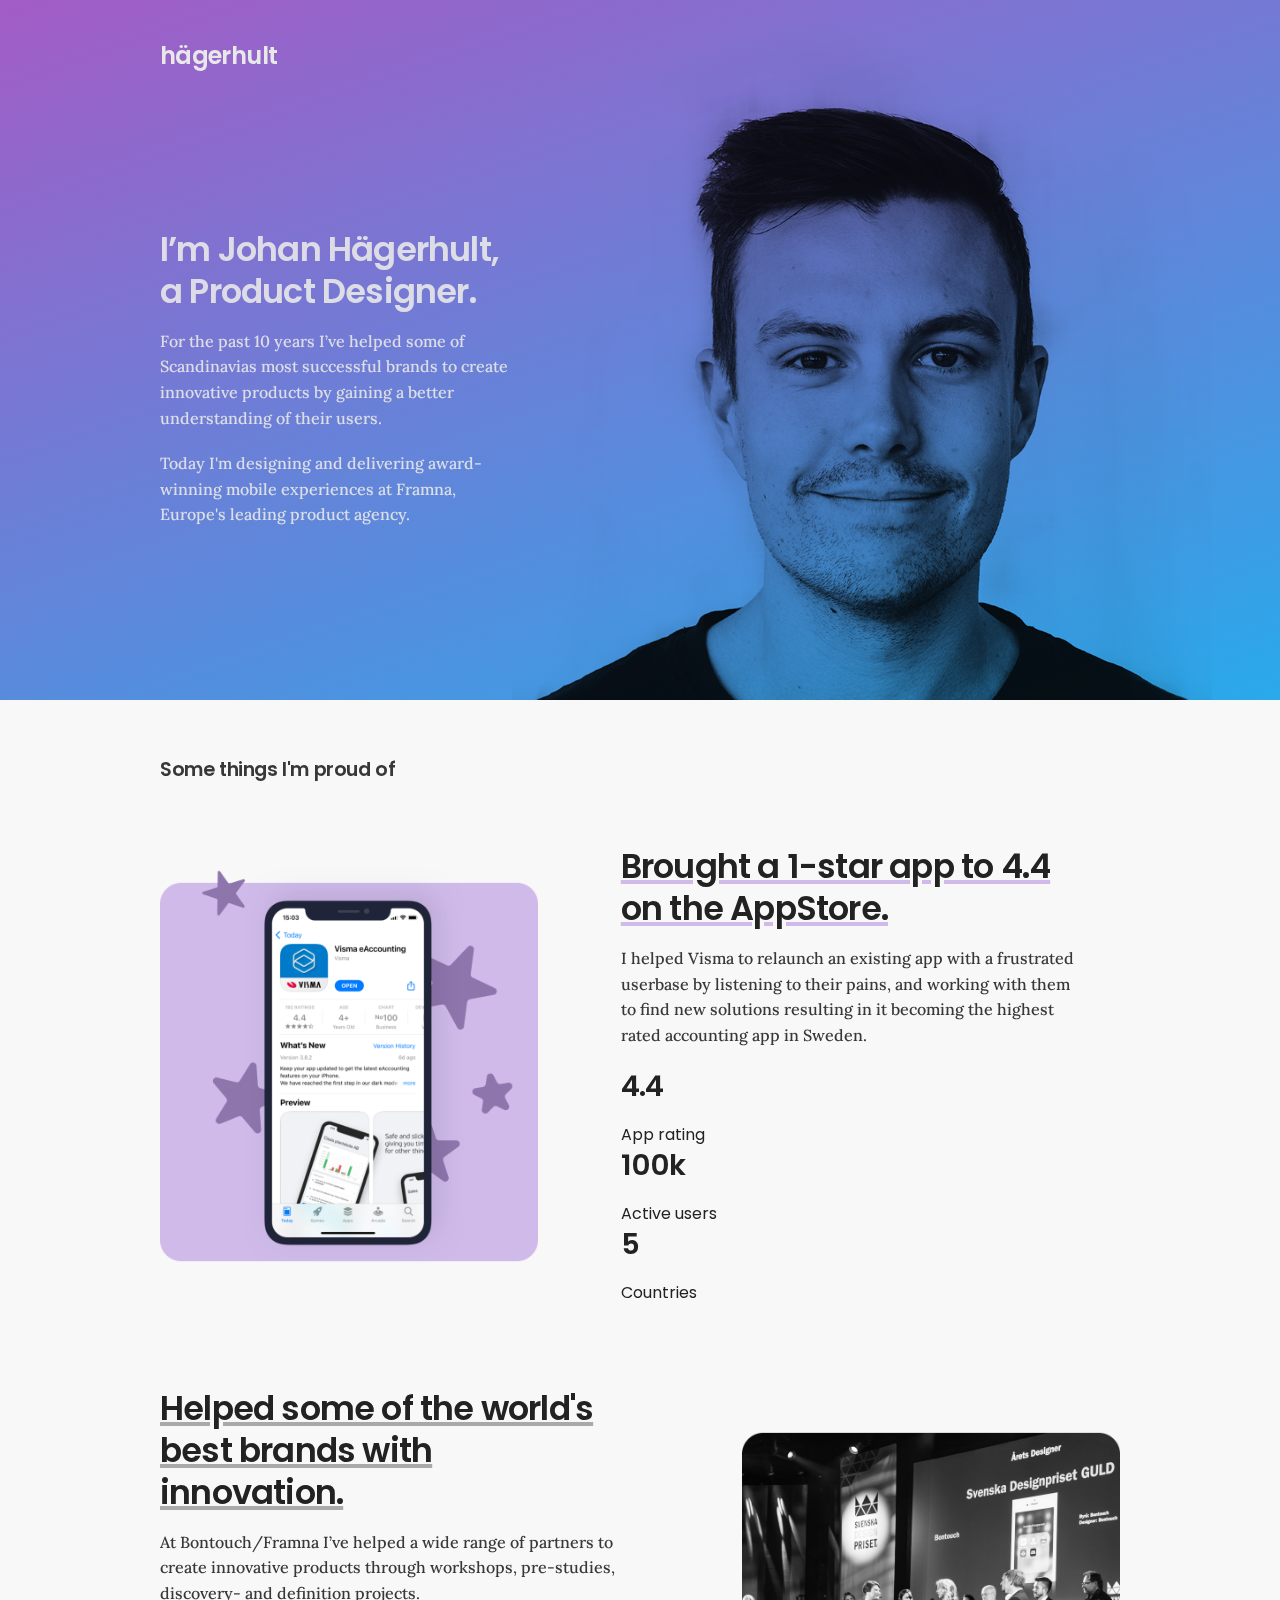
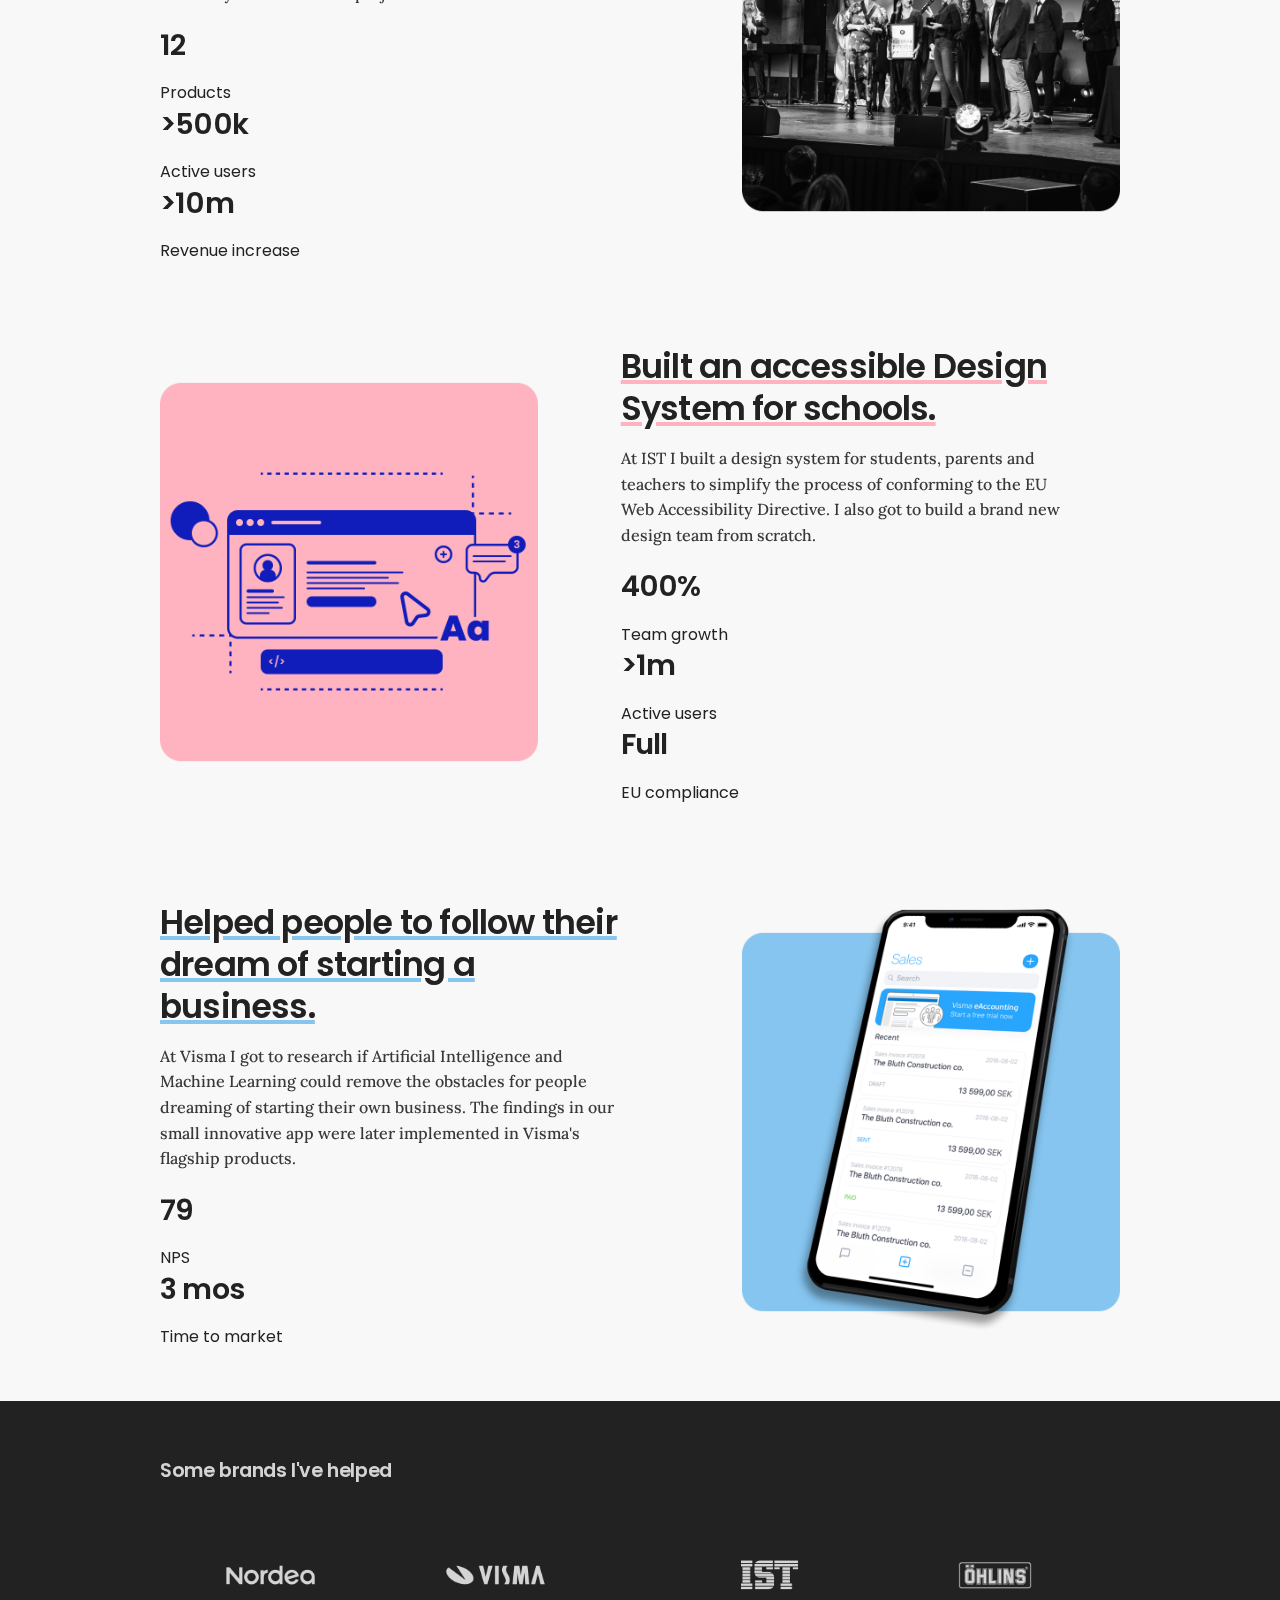
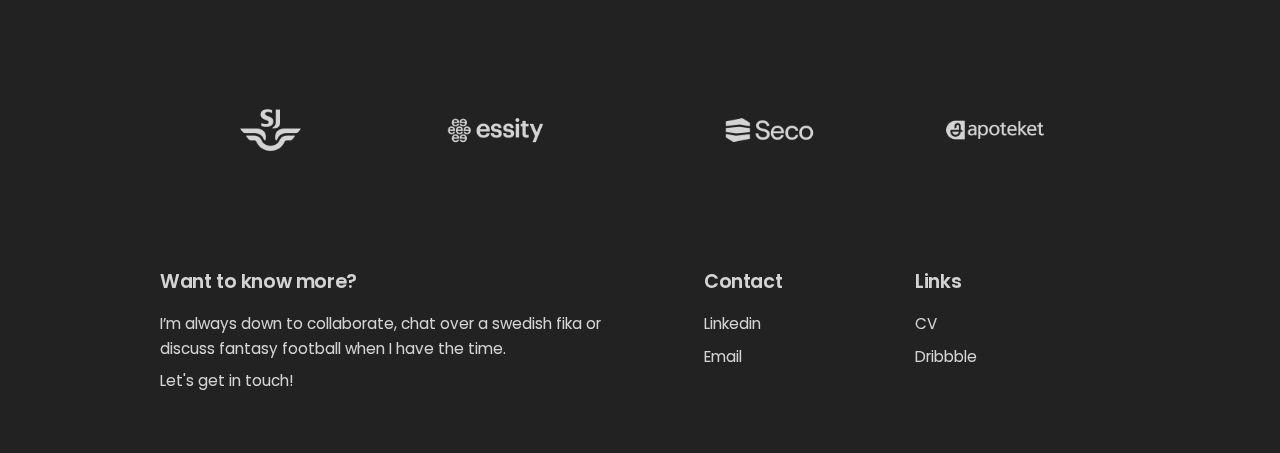
==== commit 9c0e8b0a: "Add files via upload" ====
--- a/index.html
+++ b/index.html
@@ -37,9 +37,9 @@
       <div class="row">
           <div class="six columns pitch">
             <div class="flex">
-              <h2>I’m Johan Hägerhult, a UX Designer.</h2>
+              <h2>I’m Johan Hägerhult, a Product Designer.</h2>
               <p> For the past 10 years I’ve helped some of Scandinavias most successful brands to create innovative products by gaining a better understanding of their users.</p>
-              <p>Today I'm designing and delivering award-winning mobile experiences at <a href="https://www.bontouch.com" alt="open bontouch website">Bontouch</a>.</p>
+              <p>Today I'm designing and delivering award-winning mobile experiences at <a href="https://framna.com" alt="open Framnas website">Framna</a>, Europe's leading product agency.</p>
             </div>
           </div>
           <div class="six columns">
@@ -75,6 +75,11 @@
                 <div class="flex">
                   <h2>Brought a 1-star app to 4.4 on the AppStore.</h2>
                   <p>I helped Visma to relaunch an existing app with a frustrated userbase by listening to their pains, and working with them to find new solutions resulting in it becoming the highest rated accounting app in Sweden.</p>
+                  <div class="metrics">
+                    <div class="metric"><h3>4.4</h3><span>App rating</span></div>
+                    <div class="metric"><h3>100k</h3><span>Active users</span></div>
+                    <div class="metric"><h3>5</h3><span>Countries</span></div>
+                  </div>
                 </div>
               </div>
 
@@ -83,21 +88,26 @@
       </div>
   </section>
 
-  <section class="work startup">
+  <section class="work innovation">
     <div class="container">
         <article>
           <div class="row">
          
             <div class="five columns u-pull-right offset-by-one">
               <div class="flex">
-                <img src="images/startup.png" alt="accounting app overview screenshot">
+                <img src="images/innovation.png" alt="">
               </div>
             </div>
 
                <div class="six columns">
               <div class="flex">
-                <h2>Helped people to follow their dream of starting a business.</h2>
-                <p>At Visma I got to research if Artificial Intelligence and Machine Learning could remove the obstacles for people dreaming of starting their own business. The findings in our small innovative app were later implemented in Vismas flagship products.</p>
+                <h2>Helped some of the world's best brands with innovation.</h2>
+                <p>At Bontouch/Framna I’ve helped a wide range of partners to create innovative products through workshops, pre-studies, discovery- and definition projects.</p>
+                <div class="metrics">
+                    <div class="metric"><h3>12</h3><span>Products</span></div>
+                    <div class="metric"><h3>>500k</h3><span>Active users</span></div>
+                    <div class="metric"><h3>>10m</h3><span>Revenue increase</span></div>
+                  </div>
               </div>
             </div>
 
@@ -120,7 +130,13 @@
             <div class="six columns offset-by-one">
               <div class="flex">
                 <h2>Built an accessible Design System for schools.</h2>
-                <p>At IST I built a design system for students, parents and teachers to simplify the process of conforming to the EU Web Accessibility Directive. I also got to spend time in all teams to implement ways of working with the design system.</p>
+                <p>At IST I built a design system for students, parents and teachers to simplify the process of conforming to the EU Web Accessibility Directive. I also got to build a brand new design team from scratch.</p>
+                 <div class="metrics">
+                    <div class="metric"><h3>400%</h3><span>Team growth</span></div>
+                    <div class="metric"><h3>>1m</h3><span>Active users</span></div>
+                    <div class="metric"><h3>Full</h3><span>EU compliance</span></div>
+                    
+                  </div>
               </div>
             </div>
 
@@ -129,21 +145,25 @@
     </div>
   </section>
 
-  <section class="work innovation">
+  <section class="work startup">
     <div class="container">
         <article>
           <div class="row">
          
             <div class="five columns u-pull-right offset-by-one">
               <div class="flex">
-                <img src="images/innovation.png" alt="">
+                <img src="images/startup.png" alt="accounting app overview screenshot">
               </div>
             </div>
 
                <div class="six columns">
               <div class="flex">
-                <h2>Helped some of the world's best brands with innovation.</h2>
-                <p>At Bontouch I’m helping a wide range of partners to create innovative products through workshops, pre-studies, discovery- and definition projects.</p>
+                <h2>Helped people to follow their dream of starting a business.</h2>
+                <p>At Visma I got to research if Artificial Intelligence and Machine Learning could remove the obstacles for people dreaming of starting their own business. The findings in our small innovative app were later implemented in Visma's flagship products.</p>
+                  <div class="metrics">
+                    <div class="metric"><h3>79</h3><span>NPS</span></div>
+                    <div class="metric"><h3>3 mos</h3><span>Time to market</span></div>
+                  </div>
               </div>
             </div>
 
@@ -161,7 +181,7 @@
       </div>
       <div class="row">
         <div class="six columns">
-          <img class="bontouch" alt="Bontouch" src="images/bontouch_wht.png">
+          <img class="nordea" alt="Nordea" src="images/nordea_wht.png">
           <img class="visma" alt="Visma Spcs" src="images/visma_wht.png">
         </div>
         <div class="six columns">
@@ -177,22 +197,11 @@
         </div>
 
         <div class="six columns">
-          <img class="verisure" alt="Verisure Innovation" src="images/verisure_wht.png">
+          <img class="seco" alt="Seco Tools" src="images/seco_wht.png">
           <img class="apoteket" alt="Apoteket" src="images/apoteket_wht.png">
         </div>
-      </div>
-       <div class="row">
-        <div class="six columns">
-          <img class="seco" alt="Seco Tools" src="images/seco_wht.png">
-          <img class="stampen" alt="Stampen Media" src="images/stampen_wht.png">
-        </div>
-
-        <div class="six columns">
-            <img class="afa" alt="Afa Insurance" src="images/afa_wht.png">
-            <img class="nordea" alt="Nordea" src="images/nordea_wht.png">
-        </div>
-      </div>
-    </div>
+       </div>
+      </div>
   </section>
 
   <section class="contact">
--- a/css/hagerhult.css
+++ b/css/hagerhult.css
@@ -30,7 +30,7 @@
   left: 0;
   height: 700px;
   background: var(--white);
-  overflow: visible;
+  overflow: hidden;
   max-width: 100%;
   background-color: #29a9eb;
   background-image: linear-gradient(-19deg, #29a9eb 0%, #a35cc6 100%);
@@ -58,7 +58,7 @@
 
 header {
   padding-top: 40px;
-  padding-bottom: 24px;
+  padding-bottom: 16px;
 }
 
 header h4 {
@@ -77,9 +77,7 @@
 
 .pitch {
   display: flex;
-  margin-top: 24px;
-  height: 55vh;
-  min-height: 550px;
+  min-height: 600px;
   color: var(--light_white);
   max-width: 280px;
 }
@@ -171,7 +169,7 @@
   padding-bottom: 24px;
 }
 
-.startup .columns {
+.startup .columns, .innovation .columns {
   margin-left: 0;
   margin-right: 0;
 }
